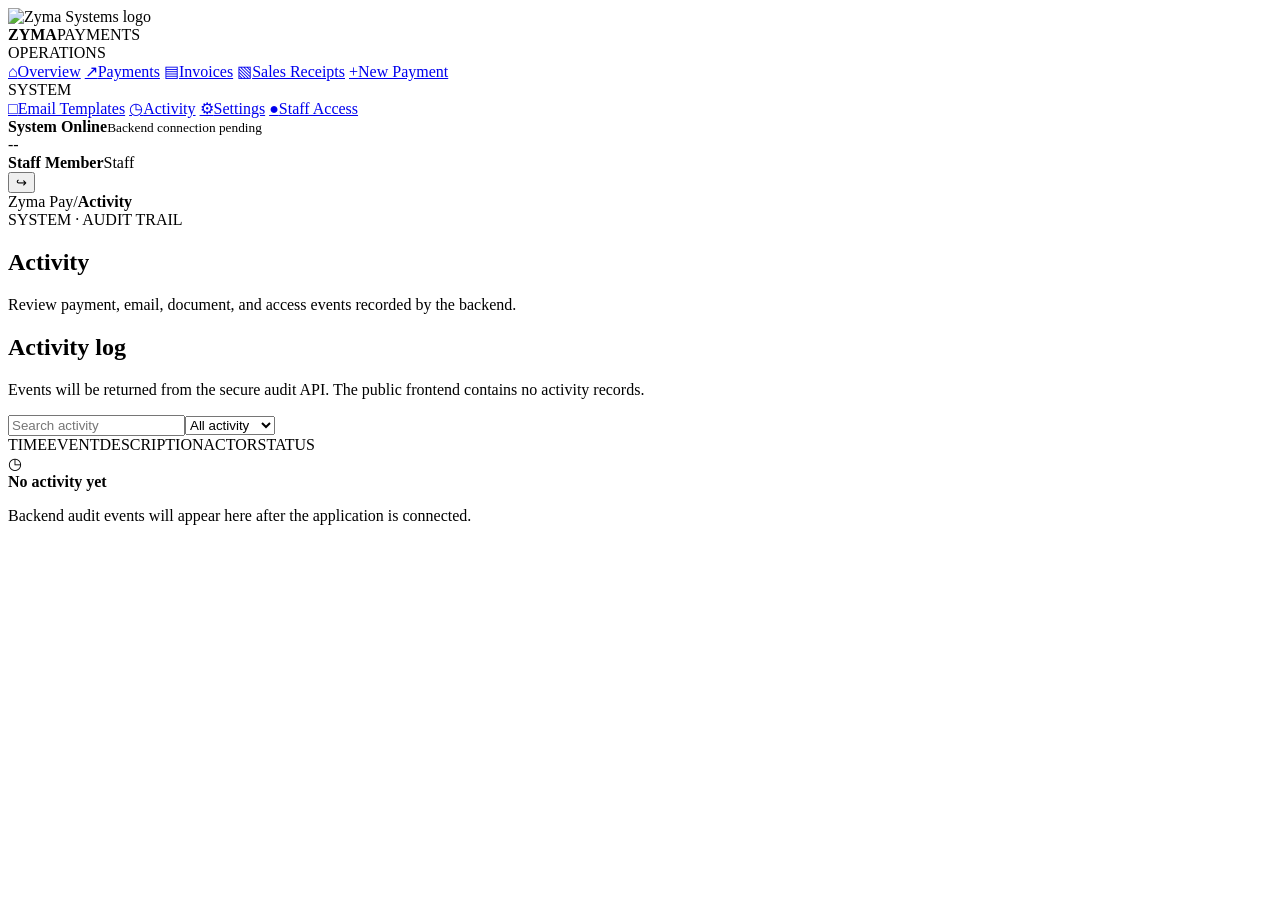
==== activity.html @ 6b05987a "Add files via upload" ====
<!DOCTYPE html>
<html lang="en">
<head>
    <meta charset="UTF-8">
    <meta name="viewport" content="width=device-width, initial-scale=1.0">
    <title>Activity — Zyma Pay</title>
    <link rel="stylesheet" href="css/style.css">
</head>
<body>
<div class="app">
    <aside class="sidebar">
        <div class="brand"><div class="brand-mark"><img src="images/5.png" alt="Zyma Systems logo"></div><div class="brand-copy"><strong>ZYMA</strong><span>PAYMENTS</span></div></div>
        <div class="sidebar-section"><span class="sidebar-label">OPERATIONS</span><nav class="navigation">
            <a class="nav-item" href="dashboard.html"><span class="nav-icon">⌂</span><span>Overview</span></a>
            <a class="nav-item" href="dashboard.html#payments"><span class="nav-icon">↗</span><span>Payments</span></a>
            <a class="nav-item" href="invoices.html"><span class="nav-icon">▤</span><span>Invoices</span></a>
            <a class="nav-item" href="sales-receipts.html"><span class="nav-icon">▧</span><span>Sales Receipts</span></a>
            <a class="nav-item" href="dashboard.html#new-payment"><span class="nav-icon">+</span><span>New Payment</span></a>
        </nav></div>
        <div class="sidebar-section"><span class="sidebar-label">SYSTEM</span><nav class="navigation">
            <a class="nav-item" href="templates.html"><span class="nav-icon">□</span><span>Email Templates</span></a>
            <a class="nav-item active" href="activity.html"><span class="nav-icon">◷</span><span>Activity</span></a>
            <a class="nav-item" href="settings.html"><span class="nav-icon">⚙</span><span>Settings</span></a>
            <a class="nav-item" href="staff-access.html" data-super-admin-only><span class="nav-icon">●</span><span>Staff Access</span></a>
        </nav></div>
        <div class="sidebar-bottom"><div class="system-status"><span class="status-dot"></span><div><strong>System Online</strong><small id="systemStatusText">Backend connection pending</small></div></div><div class="user-profile"><div class="avatar" id="userAvatar">--</div><div class="user-details"><strong id="userName">Staff Member</strong><span id="userRole">Staff</span></div><button class="more-button" id="logoutButton" type="button" title="Sign out">↪</button></div></div>
    </aside>
    <main class="main">
        <header class="topbar"><div class="breadcrumb"><span>Zyma Pay</span><span>/</span><strong>Activity</strong></div></header>
        <div class="content"><section class="page standalone-page active-page">
            <div class="page-heading"><div><span class="eyebrow">SYSTEM · AUDIT TRAIL</span><h1>Activity</h1><p>Review payment, email, document, and access events recorded by the backend.</p></div></div>
            <section class="form-panel">
                <div class="invoice-register-toolbar"><div><h2>Activity log</h2><p>Events will be returned from the secure audit API. The public frontend contains no activity records.</p></div><div class="invoice-register-filters"><input id="activitySearch" type="search" placeholder="Search activity" aria-label="Search activity"><select id="activityType"><option value="">All activity</option><option value="payment">Payments</option><option value="email">Emails</option><option value="document">Documents</option><option value="access">Access</option><option value="system">System</option></select></div></div>
                <div class="activity-head"><span>TIME</span><span>EVENT</span><span>DESCRIPTION</span><span>ACTOR</span><span>STATUS</span></div>
                <div id="activityList" class="activity-list"><div class="empty-state large-empty"><div class="empty-state-icon">◷</div><strong>No activity yet</strong><p>Backend audit events will appear here after the application is connected.</p></div></div>
            </section>
        </section></div>
    </main>
</div>
<script src="js/config.js"></script><script src="js/api.js"></script><script src="js/session.js"></script><script src="js/activity.js"></script>
</body>
</html>
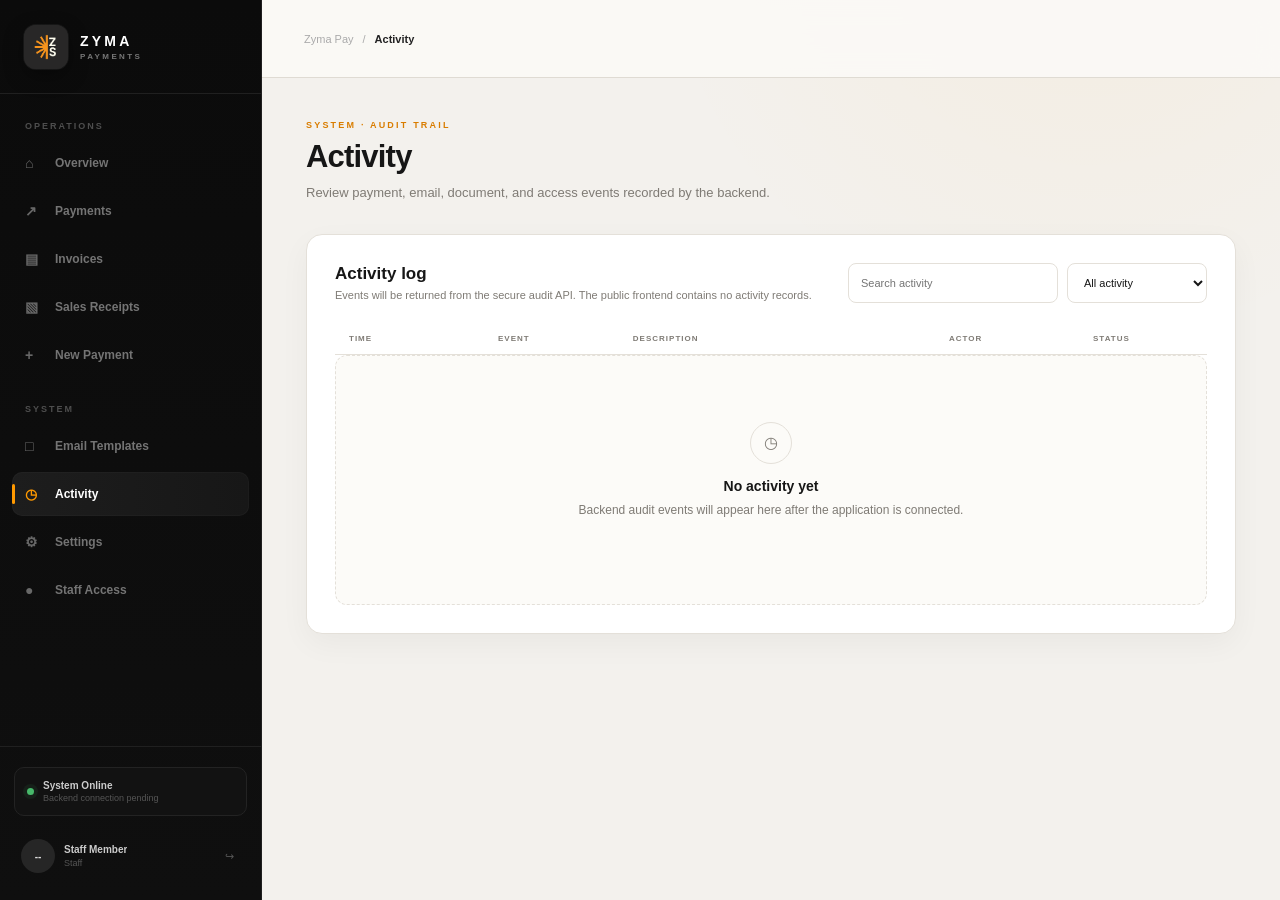
==== commit 8d87848e: "fixed the issue with backend" ====
--- a/activity.html
+++ b/activity.html
@@ -37,6 +37,6 @@
         </section></div>
     </main>
 </div>
-<script src="js/config.js"></script><script src="js/api.js"></script><script src="js/session.js"></script><script src="js/activity.js"></script>
+<script src="js/config.js?v=20261008-2"></script><script src="js/api.js?v=20261008-2"></script><script src="js/session.js?v=20261008-2"></script><script src="js/activity.js?v=20261008-2"></script>
 </body>
 </html>
--- a/css/style.css
+++ b/css/style.css
@@ -0,0 +1,4163 @@
+:root {
+    --black: #0b0b0b;
+    --black-soft: #111111;
+    --black-panel: #151515;
+
+    --orange: #f59b00;
+    --orange-dark: #d98600;
+    --orange-soft: #fff5e2;
+
+    --white: #ffffff;
+    --off-white: #f5f3ef;
+
+    --text: #181818;
+    --muted: #888888;
+    --muted-dark: #5f5f5f;
+
+    --border: #e7e3dc;
+    --border-dark: #272727;
+
+    --green: #258044;
+    --green-soft: #eaf7ed;
+
+    --warning: #a56700;
+    --warning-soft: #fff4dc;
+
+    --sidebar-width: 250px;
+
+    --radius: 14px;
+
+    --shadow:
+        0 12px 35px rgba(0, 0, 0, 0.06);
+}
+
+
+/* =========================================================
+   RESET
+========================================================= */
+
+* {
+    box-sizing: border-box;
+}
+
+html {
+    scroll-behavior: smooth;
+}
+
+body {
+    margin: 0;
+    background: var(--off-white);
+    color: var(--text);
+
+    font-family:
+        Inter,
+        -apple-system,
+        BlinkMacSystemFont,
+        "Segoe UI",
+        Arial,
+        sans-serif;
+
+    -webkit-font-smoothing: antialiased;
+}
+
+button,
+input,
+select {
+    font: inherit;
+}
+
+button {
+    cursor: pointer;
+}
+
+input,
+select {
+    outline: none;
+}
+
+
+/* =========================================================
+   APP
+========================================================= */
+
+.app {
+    display: flex;
+    min-height: 100vh;
+}
+
+
+/* =========================================================
+   SIDEBAR
+========================================================= */
+
+.sidebar {
+    position: fixed;
+
+    left: 0;
+    top: 0;
+    bottom: 0;
+
+    width: var(--sidebar-width);
+
+    display: flex;
+    flex-direction: column;
+
+    background: var(--black);
+
+    color: var(--white);
+
+    z-index: 20;
+}
+
+
+/* BRAND */
+
+.brand {
+    height: 86px;
+
+    display: flex;
+    align-items: center;
+
+    padding: 0 25px;
+
+    border-bottom: 1px solid #202020;
+}
+
+.brand-mark {
+    width: 42px;
+    height: 42px;
+
+    display: flex;
+    align-items: center;
+    justify-content: center;
+
+    flex-shrink: 0;
+
+    overflow: hidden;
+
+    background: #292929;
+
+    border-radius: 10px;
+}
+
+.brand-mark img {
+    display: block;
+
+    width: 100%;
+    height: 100%;
+
+    object-fit: cover;
+}
+
+
+.auth-brand .brand-mark {
+    width: 52px;
+    height: 52px;
+    border-radius: 12px;
+}
+
+.invoice-brand .brand-mark {
+    width: 46px;
+    height: 46px;
+    border-radius: 11px;
+}
+
+.brand-copy {
+    margin-left: 12px;
+
+    display: flex;
+    flex-direction: column;
+}
+
+.brand-copy strong {
+    font-size: 15px;
+    letter-spacing: 3px;
+}
+
+.brand-copy span {
+    margin-top: 3px;
+
+    color: #676767;
+
+    font-size: 8px;
+    font-weight: 700;
+
+    letter-spacing: 2px;
+}
+
+
+/* NAV */
+
+.sidebar-section {
+    padding: 30px 14px 0;
+}
+
+.sidebar-label {
+    display: block;
+
+    padding: 0 12px;
+    margin-bottom: 10px;
+
+    color: #555;
+
+    font-size: 9px;
+    font-weight: 700;
+
+    letter-spacing: 1.8px;
+}
+
+.navigation {
+    display: flex;
+    flex-direction: column;
+    gap: 3px;
+}
+
+.nav-item {
+    width: 100%;
+
+    display: flex;
+    align-items: center;
+
+    padding: 12px 12px;
+
+    border: 0;
+    border-radius: 9px;
+
+    background: transparent;
+
+    color: #777;
+
+    font-size: 13px;
+    text-align: left;
+    text-decoration: none;
+
+    transition:
+        background .2s ease,
+        color .2s ease;
+}
+
+.nav-item:hover {
+    background: #171717;
+    color: #ddd;
+}
+
+.nav-item.active {
+    background: #1b1b1b;
+    color: #fff;
+}
+
+.nav-item.active::before {
+    content: "";
+
+    width: 3px;
+    height: 18px;
+
+    margin-right: 9px;
+
+    background: var(--orange);
+
+    border-radius: 4px;
+}
+
+.nav-icon {
+    width: 26px;
+
+    color: #777;
+
+    font-size: 15px;
+}
+
+.nav-item.active .nav-icon {
+    color: var(--orange);
+}
+
+
+/* SIDEBAR BOTTOM */
+
+.sidebar-bottom {
+    margin-top: auto;
+    padding: 20px 14px;
+
+    border-top: 1px solid #202020;
+}
+
+.system-status {
+    display: flex;
+    align-items: center;
+
+    padding: 12px;
+
+    margin-bottom: 16px;
+
+    background: #121212;
+
+    border: 1px solid #202020;
+    border-radius: 10px;
+}
+
+.status-dot {
+    width: 7px;
+    height: 7px;
+
+    margin-right: 9px;
+
+    background: #47b86a;
+
+    border-radius: 50%;
+
+    box-shadow:
+        0 0 0 4px rgba(71, 184, 106, .08);
+}
+
+.system-status div {
+    display: flex;
+    flex-direction: column;
+}
+
+.system-status strong {
+    color: #ccc;
+
+    font-size: 10px;
+}
+
+.system-status small {
+    margin-top: 2px;
+
+    color: #555;
+
+    font-size: 9px;
+}
+
+.user-profile {
+    display: flex;
+    align-items: center;
+
+    padding: 7px;
+}
+
+.avatar {
+    width: 34px;
+    height: 34px;
+
+    display: flex;
+    align-items: center;
+    justify-content: center;
+
+    flex-shrink: 0;
+
+    background: #262626;
+
+    border-radius: 50%;
+
+    color: #ddd;
+
+    font-size: 10px;
+    font-weight: 700;
+}
+
+.user-details {
+    display: flex;
+    flex-direction: column;
+
+    margin-left: 9px;
+
+    overflow: hidden;
+}
+
+.user-details strong {
+    color: #ccc;
+
+    font-size: 10px;
+
+    white-space: nowrap;
+    overflow: hidden;
+    text-overflow: ellipsis;
+}
+
+.user-details span {
+    margin-top: 3px;
+
+    color: #555;
+
+    font-size: 9px;
+}
+
+.more-button {
+    margin-left: auto;
+
+    border: 0;
+
+    background: transparent;
+
+    color: #555;
+
+    font-size: 11px;
+}
+
+
+/* =========================================================
+   MAIN
+========================================================= */
+
+.main {
+    width: calc(100% - var(--sidebar-width));
+
+    margin-left: var(--sidebar-width);
+}
+
+
+/* =========================================================
+   TOPBAR
+========================================================= */
+
+.topbar {
+    height: 76px;
+
+    display: flex;
+    align-items: center;
+    justify-content: space-between;
+
+    padding: 0 42px;
+
+    background: rgba(255,255,255,.92);
+
+    border-bottom: 1px solid var(--border);
+
+    position: sticky;
+    top: 0;
+
+    z-index: 10;
+}
+
+.breadcrumb {
+    display: flex;
+    align-items: center;
+    gap: 9px;
+
+    color: #aaa;
+
+    font-size: 11px;
+}
+
+.breadcrumb strong {
+    color: #222;
+}
+
+.topbar-actions {
+    display: flex;
+    align-items: center;
+    gap: 12px;
+}
+
+.icon-button {
+    position: relative;
+
+    width: 38px;
+    height: 38px;
+
+    border: 1px solid var(--border);
+    border-radius: 9px;
+
+    background: white;
+
+    color: #777;
+}
+
+.notification-dot {
+    position: absolute;
+
+    top: 8px;
+    right: 8px;
+
+    width: 5px;
+    height: 5px;
+
+    background: var(--orange);
+
+    border-radius: 50%;
+}
+
+
+/* =========================================================
+   BUTTONS
+========================================================= */
+
+.primary-button {
+    display: inline-flex;
+    align-items: center;
+    justify-content: center;
+    gap: 8px;
+
+    padding: 11px 17px;
+
+    border: 0;
+    border-radius: 8px;
+
+    background: var(--black);
+
+    color: white;
+
+    font-size: 11px;
+    font-weight: 700;
+
+    transition:
+        transform .2s ease,
+        background .2s ease;
+}
+
+.primary-button:hover {
+    background: #222;
+    transform: translateY(-1px);
+}
+
+.primary-button span {
+    color: var(--orange);
+}
+
+.secondary-button {
+    padding: 11px 17px;
+
+    border: 1px solid var(--border);
+    border-radius: 8px;
+
+    background: white;
+
+    color: #444;
+
+    font-size: 11px;
+    font-weight: 700;
+}
+
+.text-button {
+    border: 0;
+
+    background: transparent;
+
+    color: var(--orange-dark);
+
+    font-size: 11px;
+    font-weight: 700;
+}
+
+
+/* =========================================================
+   CONTENT
+========================================================= */
+
+.content {
+    max-width: 1500px;
+
+    padding: 45px 42px 70px;
+
+    margin: auto;
+}
+
+
+/* =========================================================
+   PAGE
+========================================================= */
+
+.page {
+    display: none;
+}
+
+.page.active-page {
+    display: block;
+}
+
+.page-heading {
+    display: flex;
+    align-items: center;
+    justify-content: space-between;
+
+    margin-bottom: 34px;
+}
+
+.page-heading.compact {
+    margin-bottom: 28px;
+}
+
+.eyebrow {
+    display: block;
+
+    margin-bottom: 8px;
+
+    color: var(--orange-dark);
+
+    font-size: 9px;
+    font-weight: 800;
+
+    letter-spacing: 2px;
+}
+
+.page-heading h1 {
+    margin: 0;
+
+    font-size: 29px;
+    line-height: 1.2;
+
+    letter-spacing: -0.6px;
+}
+
+.page-heading p {
+    margin: 8px 0 0;
+
+    color: var(--muted);
+
+    font-size: 13px;
+}
+
+.date-display {
+    display: flex;
+    align-items: center;
+
+    padding: 12px 16px;
+
+    background: white;
+
+    border: 1px solid var(--border);
+    border-radius: 10px;
+}
+
+.date-display > span {
+    margin-right: 10px;
+
+    color: var(--orange);
+
+    font-size: 26px;
+    font-weight: 800;
+}
+
+.date-display div {
+    display: flex;
+    flex-direction: column;
+}
+
+.date-display strong {
+    font-size: 9px;
+    letter-spacing: 1px;
+}
+
+.date-display small {
+    margin-top: 2px;
+
+    color: #999;
+
+    font-size: 9px;
+}
+
+
+/* =========================================================
+   METRICS
+========================================================= */
+
+.metrics {
+    display: grid;
+
+    grid-template-columns:
+        repeat(4, minmax(0, 1fr));
+
+    gap: 13px;
+
+    margin-bottom: 20px;
+}
+
+.metric-card {
+    min-height: 145px;
+
+    padding: 20px;
+
+    background: white;
+
+    border: 1px solid var(--border);
+    border-radius: var(--radius);
+
+    box-shadow: var(--shadow);
+}
+
+.metric-card.warning-card {
+    border-top: 2px solid var(--orange);
+}
+
+.metric-top {
+    display: flex;
+    justify-content: space-between;
+    align-items: center;
+
+    color: #888;
+
+    font-size: 10px;
+    font-weight: 600;
+}
+
+.metric-icon {
+    width: 26px;
+    height: 26px;
+
+    display: flex;
+    align-items: center;
+    justify-content: center;
+
+    background: #f7f5f1;
+
+    border-radius: 7px;
+
+    color: var(--orange-dark);
+
+    font-size: 11px;
+}
+
+.metric-value {
+    display: block;
+
+    margin-top: 17px;
+
+    font-size: 28px;
+    letter-spacing: -1px;
+}
+
+.metric-change {
+    display: block;
+
+    margin-top: 7px;
+
+    color: #999;
+
+    font-size: 9px;
+}
+
+.metric-change.positive {
+    color: var(--green);
+}
+
+
+/* =========================================================
+   DASHBOARD GRID
+========================================================= */
+
+.dashboard-grid {
+    display: grid;
+
+    grid-template-columns:
+        minmax(0, 1.8fr)
+        minmax(300px, .9fr);
+
+    gap: 20px;
+}
+
+.panel {
+    background: white;
+
+    border: 1px solid var(--border);
+    border-radius: var(--radius);
+
+    box-shadow: var(--shadow);
+}
+
+.payments-panel {
+    min-width: 0;
+}
+
+.panel-header {
+    display: flex;
+    align-items: center;
+    justify-content: space-between;
+
+    padding: 25px 25px 20px;
+
+    border-bottom: 1px solid #eeeae4;
+}
+
+.panel-header .eyebrow {
+    margin-bottom: 5px;
+}
+
+.panel-header h2 {
+    margin: 0;
+
+    font-size: 16px;
+}
+
+.payment-table {
+    width: 100%;
+}
+
+.table-head,
+.payment-row {
+    display: grid;
+
+    grid-template-columns:
+        2fr
+        1.1fr
+        1fr
+        .9fr;
+
+    align-items: center;
+
+    gap: 12px;
+
+    padding: 0 25px;
+}
+
+.table-head {
+    min-height: 40px;
+
+    background: #faf9f7;
+
+    color: #aaa;
+
+    font-size: 8px;
+    font-weight: 800;
+
+    letter-spacing: 1.2px;
+}
+
+.payment-empty-state {
+    min-height: 120px;
+    display: flex;
+    align-items: center;
+    justify-content: center;
+    flex-direction: column;
+    gap: 5px;
+    padding: 28px 20px;
+    color: #999;
+    text-align: center;
+}
+
+.payment-empty-state strong {
+    color: #555;
+    font-size: 11px;
+}
+
+.payment-empty-state span {
+    font-size: 10px;
+}
+
+.payment-empty-state[hidden] {
+    display: none;
+}
+
+.payment-row {
+    min-height: 70px;
+
+    border-bottom: 1px solid #f0ede8;
+
+    color: #555;
+
+    font-size: 11px;
+}
+
+.payment-row:last-child {
+    border-bottom: 0;
+}
+
+.client-cell {
+    display: flex;
+    align-items: center;
+
+    min-width: 0;
+}
+
+.client-avatar {
+    width: 30px;
+    height: 30px;
+
+    display: flex;
+    align-items: center;
+    justify-content: center;
+
+    flex-shrink: 0;
+
+    margin-right: 9px;
+
+    background: #f4f1ec;
+
+    border-radius: 8px;
+
+    color: #777;
+
+    font-size: 8px;
+    font-weight: 800;
+}
+
+.client-cell div:last-child {
+    min-width: 0;
+}
+
+.client-cell strong {
+    display: block;
+
+    color: #222;
+
+    font-size: 11px;
+
+    white-space: nowrap;
+    overflow: hidden;
+    text-overflow: ellipsis;
+}
+
+.client-cell small {
+    display: block;
+
+    margin-top: 3px;
+
+    color: #aaa;
+
+    font-size: 8px;
+}
+
+.payment-row > strong {
+    color: #222;
+}
+
+.badge {
+    width: fit-content;
+
+    display: inline-flex;
+    align-items: center;
+
+    padding: 6px 9px;
+
+    border-radius: 20px;
+
+    font-size: 8px;
+    font-weight: 800;
+
+    letter-spacing: .5px;
+}
+
+.badge.paid {
+    background: var(--green-soft);
+    color: var(--green);
+}
+
+.badge.pending {
+    background: var(--warning-soft);
+    color: var(--warning);
+}
+
+.payment-status-control {
+    width: 100%;
+    min-width: 0;
+
+    padding: 7px 8px;
+
+    border: 1px solid transparent;
+    border-radius: 20px;
+
+    font-size: 9px;
+    font-weight: 700;
+}
+
+.payment-status-control[data-status="paid"] {
+    background: var(--green-soft);
+    color: var(--green);
+}
+
+.payment-status-control[data-status="awaiting"] {
+    background: var(--warning-soft);
+    color: var(--warning);
+}
+
+
+/* =========================================================
+   QUICK PANEL
+========================================================= */
+
+.quick-panel {
+    padding: 27px;
+}
+
+.quick-panel h2 {
+    margin: 0;
+
+    font-size: 19px;
+}
+
+.quick-panel > p {
+    margin: 10px 0 22px;
+
+    color: #888;
+
+    font-size: 12px;
+    line-height: 1.7;
+}
+
+.large-action {
+    width: 100%;
+
+    display: flex;
+    align-items: center;
+
+    padding: 14px;
+
+    border: 1px solid var(--border);
+
+    background: #faf9f7;
+
+    border-radius: 11px;
+
+    text-align: left;
+
+    transition:
+        border .2s ease,
+        transform .2s ease;
+}
+
+.large-action:hover {
+    border-color: #d6b77b;
+    transform: translateY(-1px);
+}
+
+.action-icon {
+    width: 37px;
+    height: 37px;
+
+    display: flex;
+    align-items: center;
+    justify-content: center;
+
+    margin-right: 11px;
+
+    background: var(--orange);
+
+    border-radius: 9px;
+
+    color: var(--black);
+
+    font-size: 20px;
+}
+
+.large-action span:nth-child(2) {
+    display: flex;
+    flex-direction: column;
+}
+
+.large-action strong {
+    color: #222;
+
+    font-size: 11px;
+}
+
+.large-action small {
+    margin-top: 3px;
+
+    color: #999;
+
+    font-size: 9px;
+}
+
+.arrow {
+    margin-left: auto;
+
+    color: var(--orange-dark);
+}
+
+.quick-divider {
+    height: 1px;
+
+    margin: 24px 0;
+
+    background: #eeeae4;
+}
+
+.quick-info {
+    display: flex;
+    align-items: flex-start;
+}
+
+.info-icon {
+    width: 18px;
+    height: 18px;
+
+    display: flex;
+    align-items: center;
+    justify-content: center;
+
+    flex-shrink: 0;
+
+    margin-right: 8px;
+
+    border: 1px solid #ddd7cf;
+    border-radius: 50%;
+
+    color: #999;
+
+    font-size: 9px;
+}
+
+.quick-info p {
+    margin: 0;
+
+    color: #999;
+
+    font-size: 9px;
+    line-height: 1.7;
+}
+
+
+/* =========================================================
+   PAYMENTS PAGE
+========================================================= */
+
+.toolbar {
+    display: flex;
+
+    gap: 10px;
+
+    margin-bottom: 18px;
+}
+
+.search-box {
+    flex: 1;
+
+    position: relative;
+}
+
+.search-box > span {
+    position: absolute;
+
+    left: 13px;
+    top: 50%;
+
+    transform: translateY(-50%);
+
+    color: #aaa;
+}
+
+.search-box input,
+.toolbar select {
+    width: 100%;
+
+    height: 40px;
+
+    padding: 0 13px;
+
+    border: 1px solid var(--border);
+    border-radius: 8px;
+
+    background: white;
+
+    color: #444;
+
+    font-size: 11px;
+}
+
+.search-box input {
+    padding-left: 34px;
+}
+
+.toolbar select {
+    width: 170px;
+}
+
+.full-panel {
+    overflow: hidden;
+}
+
+.large-table .table-head,
+.large-table .payment-row {
+    grid-template-columns:
+        1.7fr
+        1fr
+        1fr
+        .9fr
+        .9fr
+        .9fr;
+}
+
+
+/* =========================================================
+   FORM
+========================================================= */
+
+.form-layout {
+    display: grid;
+
+    grid-template-columns:
+        minmax(0, 1.2fr)
+        minmax(380px, .8fr);
+
+    gap: 20px;
+
+    align-items: start;
+}
+
+.form-panel {
+    margin-bottom: 16px;
+
+    padding: 27px;
+
+    background: white;
+
+    border: 1px solid var(--border);
+    border-radius: var(--radius);
+
+    box-shadow: var(--shadow);
+}
+
+.form-panel-heading {
+    display: flex;
+    align-items: flex-start;
+
+    margin-bottom: 25px;
+}
+
+.step-number {
+    width: 34px;
+    height: 34px;
+
+    display: flex;
+    align-items: center;
+    justify-content: center;
+
+    flex-shrink: 0;
+
+    margin-right: 12px;
+
+    background: var(--black);
+
+    border-radius: 8px;
+
+    color: var(--orange);
+
+    font-size: 9px;
+    font-weight: 800;
+}
+
+.form-panel-heading h2 {
+    margin: 0;
+
+    font-size: 16px;
+}
+
+.form-panel-heading p {
+    margin: 5px 0 0;
+
+    color: #999;
+
+    font-size: 10px;
+}
+
+.form-grid {
+    display: grid;
+
+    grid-template-columns:
+        repeat(2, minmax(0, 1fr));
+
+    gap: 18px 15px;
+}
+
+.field {
+    min-width: 0;
+}
+
+.field.full {
+    grid-column: 1 / -1;
+}
+
+.field label {
+    display: block;
+
+    margin-bottom: 7px;
+
+    color: #555;
+
+    font-size: 10px;
+    font-weight: 700;
+}
+
+.field input,
+.field select {
+    width: 100%;
+
+    height: 43px;
+
+    padding: 0 12px;
+
+    border: 1px solid #ddd9d3;
+    border-radius: 8px;
+
+    background: #fff;
+
+    color: #222;
+
+    font-size: 12px;
+
+    transition:
+        border .2s ease,
+        box-shadow .2s ease;
+}
+
+.field input:focus,
+.field select:focus {
+    border-color: var(--orange);
+
+    box-shadow:
+        0 0 0 3px rgba(245,155,0,.1);
+}
+
+.auth-page {
+    min-height: 100vh;
+    padding: 30px 18px;
+
+    display: grid;
+    place-items: center;
+}
+
+.auth-page-shell {
+    width: min(100%, 520px);
+}
+
+.auth-brand {
+    display: flex;
+    align-items: center;
+    width: fit-content;
+    margin: 0 auto 24px;
+    color: inherit;
+    text-decoration: none;
+}
+
+.auth-brand .brand-copy {
+    margin-left: 12px;
+    display: flex;
+    flex-direction: column;
+}
+
+.auth-brand .brand-copy strong {
+    font-size: 15px;
+    letter-spacing: 3px;
+}
+
+.auth-brand .brand-copy small {
+    margin-top: 3px;
+    color: var(--muted);
+    font-size: 8px;
+    font-weight: 700;
+    letter-spacing: 2px;
+}
+
+.auth-page .auth-panel {
+    margin: 0;
+}
+
+.auth-page .page-heading h1 {
+    font-size: 25px;
+}
+
+.auth-prototype-notice {
+    margin-bottom: 20px;
+    padding: 16px 18px;
+
+    border: 1px solid #f0d7a8;
+    border-left: 4px solid var(--orange);
+    border-radius: 9px;
+
+    background: #fffaf1;
+}
+
+.auth-prototype-notice strong {
+    font-size: 12px;
+}
+
+.auth-prototype-notice p {
+    margin: 5px 0 0;
+    color: var(--muted-dark);
+    font-size: 11px;
+    line-height: 1.5;
+}
+
+.auth-layout {
+    display: grid;
+    grid-template-columns: minmax(0, 520px);
+    gap: 18px;
+}
+
+.auth-panel form {
+    display: grid;
+    gap: 16px;
+}
+
+.auth-page-link {
+    margin: 18px 0 0;
+    color: var(--muted-dark);
+    font-size: 11px;
+    text-align: center;
+}
+
+.auth-page-link a {
+    color: var(--orange-dark);
+    font-weight: 700;
+    text-decoration: none;
+}
+
+.auth-page-link a:hover {
+    text-decoration: underline;
+}
+
+.auth-back-link {
+    display: block;
+    margin-top: 18px;
+    color: var(--muted-dark);
+    font-size: 11px;
+    text-align: center;
+    text-decoration: none;
+}
+
+.auth-back-link:hover {
+    color: var(--text);
+}
+
+.invoice-page {
+    min-height: 100vh;
+    background: var(--off-white);
+}
+
+.invoice-topbar {
+    min-height: 76px;
+    display: flex;
+    align-items: center;
+    justify-content: space-between;
+    padding: 12px max(24px, calc((100vw - 1200px) / 2));
+    background: white;
+    border-bottom: 1px solid var(--border);
+}
+
+.invoice-brand {
+    margin: 0;
+}
+
+.invoice-back-link {
+    color: var(--muted-dark);
+    font-size: 12px;
+    font-weight: 700;
+    text-decoration: none;
+}
+
+.invoice-back-link:hover {
+    color: var(--text);
+}
+
+.invoice-content {
+    width: min(100% - 36px, 1120px);
+    margin: 38px auto 70px;
+}
+
+.invoice-form-panel,
+.saved-invoices-panel {
+    margin-bottom: 20px;
+}
+
+.invoice-page-heading {
+    align-items: center;
+}
+
+.billing-document-nav {
+    display: flex;
+    gap: 8px;
+    margin-top: 16px;
+}
+
+.billing-document-nav a {
+    padding: 7px 11px;
+    border: 1px solid var(--border);
+    border-radius: 7px;
+    color: var(--muted-dark);
+    font-size: 11px;
+    font-weight: 700;
+    text-decoration: none;
+}
+
+.billing-document-nav a:hover,
+.billing-document-nav a.active {
+    border-color: var(--orange);
+    background: #fff8eb;
+    color: var(--text);
+}
+
+.invoice-summary-grid {
+    display: grid;
+    grid-template-columns: repeat(4, minmax(0, 1fr));
+    gap: 14px;
+    margin-bottom: 20px;
+}
+
+.receipt-summary-grid {
+    grid-template-columns: minmax(0, 280px);
+}
+
+.invoice-summary-card {
+    display: grid;
+    gap: 12px;
+    padding: 19px 20px;
+    border: 1px solid var(--border);
+    border-radius: 12px;
+    background: white;
+    box-shadow: var(--shadow);
+}
+
+.invoice-summary-card span {
+    color: var(--muted-dark);
+    font-size: 11px;
+    font-weight: 600;
+}
+
+.invoice-summary-card strong {
+    font-size: 24px;
+    letter-spacing: -.5px;
+}
+
+.invoice-register-panel {
+    overflow: hidden;
+}
+
+.invoice-register-toolbar {
+    display: flex;
+    justify-content: space-between;
+    align-items: center;
+    gap: 18px;
+    margin-bottom: 20px;
+}
+
+.invoice-register-toolbar h2 {
+    margin: 0;
+    font-size: 17px;
+}
+
+.invoice-register-toolbar p {
+    margin: 5px 0 0;
+    color: var(--muted);
+    font-size: 11px;
+}
+
+.invoice-register-filters {
+    display: flex;
+    gap: 9px;
+}
+
+.invoice-register-filters input,
+.invoice-register-filters select {
+    height: 40px;
+    padding: 0 12px;
+    border: 1px solid var(--border);
+    border-radius: 8px;
+    background: white;
+    color: var(--text);
+    font-size: 11px;
+}
+
+.invoice-register-filters input {
+    width: 210px;
+}
+
+.invoice-register-filters select {
+    min-width: 140px;
+}
+
+.invoice-register-head,
+.saved-invoice-row {
+    display: grid;
+    grid-template-columns: minmax(130px, 1.1fr) minmax(130px, 1.2fr) minmax(85px, .8fr) minmax(85px, .8fr) minmax(105px, .8fr) minmax(110px, .8fr) minmax(190px, 1.4fr);
+    align-items: center;
+    gap: 12px;
+}
+
+.receipt-register-head,
+.receipt-register-row {
+    display: grid;
+    grid-template-columns: minmax(130px, 1.1fr) minmax(130px, 1.2fr) minmax(100px, .9fr) minmax(120px, 1fr) minmax(105px, .8fr) minmax(190px, 1.4fr);
+    align-items: center;
+    gap: 12px;
+}
+
+.receipt-register-head {
+    min-height: 42px;
+    padding: 0 12px;
+    border-radius: 7px;
+    background: #faf9f7;
+    color: #999;
+    font-size: 8px;
+    font-weight: 800;
+    letter-spacing: 1px;
+}
+
+.receipt-register-row {
+    min-height: 68px;
+    padding: 12px;
+    border-bottom: 1px solid var(--border);
+}
+
+.receipt-register-row > div:first-child {
+    display: grid;
+    gap: 4px;
+    min-width: 0;
+}
+
+.receipt-register-row > div:first-child strong,
+.receipt-register-row > strong {
+    color: var(--text);
+    font-size: 11px;
+}
+
+.receipt-register-row > div:first-child span,
+.receipt-register-row > span {
+    overflow: hidden;
+    color: var(--muted);
+    font-size: 10px;
+    text-overflow: ellipsis;
+}
+
+.receipt-register-row > span:nth-of-type(3) {
+    overflow-wrap: anywhere;
+}
+
+.receipt-register-row[hidden] {
+    display: none;
+}
+
+.invoice-register-head {
+    min-height: 42px;
+    padding: 0 12px;
+    border-radius: 7px;
+    background: #faf9f7;
+    color: #999;
+    font-size: 8px;
+    font-weight: 800;
+    letter-spacing: 1px;
+}
+
+.invoice-register-message {
+    margin: 12px 0;
+    color: var(--green);
+    font-size: 11px;
+}
+
+.invoice-register-message:empty {
+    display: none;
+}
+
+.saved-invoice-list {
+    display: grid;
+}
+
+.saved-invoice-row {
+    min-height: 68px;
+    padding: 12px;
+    border-bottom: 1px solid var(--border);
+}
+
+.saved-invoice-row:last-child {
+    border-bottom: 0;
+}
+
+.saved-invoice-row[hidden] {
+    display: none;
+}
+
+.saved-invoice-row > div:first-child {
+    display: grid;
+    gap: 4px;
+    min-width: 0;
+}
+
+.saved-invoice-row > div:first-child strong,
+.saved-invoice-row > strong {
+    color: var(--text);
+    font-size: 11px;
+}
+
+.saved-invoice-row > div:first-child span,
+.saved-invoice-row > span {
+    overflow: hidden;
+    color: var(--muted);
+    font-size: 10px;
+    text-overflow: ellipsis;
+}
+
+.invoice-status-select {
+    width: 100%;
+    min-width: 0;
+    padding: 7px 8px;
+    border: 1px solid transparent;
+    border-radius: 20px;
+    font-size: 10px;
+    font-weight: 700;
+}
+
+.invoice-status-select.status-draft {
+    background: #f1f1ef;
+    color: #62625d;
+}
+
+.invoice-status-select.status-sent {
+    background: #fff4dc;
+    color: #966000;
+}
+
+.invoice-status-select.status-paid {
+    background: var(--green-soft);
+    color: var(--green);
+}
+
+.saved-invoice-actions {
+    display: flex;
+    justify-content: flex-end;
+    flex-wrap: wrap;
+    gap: 6px;
+}
+
+.saved-invoice-actions .secondary-button {
+    padding: 8px 9px;
+    font-size: 9px;
+}
+
+.invoice-delete-button {
+    padding: 8px 9px;
+    border: 1px solid #ead0d0;
+    border-radius: 8px;
+    background: #fff;
+    color: #a33;
+    font-size: 9px;
+    font-weight: 700;
+}
+
+.invoice-delete-button:hover {
+    border-color: #c98a8a;
+    background: #fff7f7;
+}
+
+.invoice-form-panel[hidden] {
+    display: none;
+}
+
+.invoice-form-panel textarea {
+    width: 100%;
+    min-height: 43px;
+    padding: 10px 12px;
+    resize: vertical;
+    border: 1px solid #ddd9d3;
+    border-radius: 8px;
+    background: white;
+    color: #222;
+    font: inherit;
+    font-size: 12px;
+}
+
+.invoice-form-panel textarea:focus {
+    border-color: var(--orange);
+    box-shadow: 0 0 0 3px rgba(245, 155, 0, .1);
+}
+
+.invoice-items-heading {
+    display: flex;
+    align-items: center;
+    justify-content: space-between;
+    gap: 16px;
+    margin: 30px 0 16px;
+}
+
+.invoice-items-heading h2 {
+    margin: 0;
+    font-size: 16px;
+}
+
+.invoice-items-heading p {
+    margin: 5px 0 0;
+    color: var(--muted);
+    font-size: 11px;
+}
+
+.invoice-item-list {
+    display: grid;
+    gap: 12px;
+}
+
+.invoice-item-row {
+    display: grid;
+    grid-template-columns: minmax(180px, 1fr) 100px 150px 125px 36px;
+    align-items: end;
+    gap: 12px;
+    padding: 14px;
+    border: 1px solid var(--border);
+    border-radius: 10px;
+    background: #fcfbf9;
+}
+
+.invoice-item-row .field input {
+    height: 40px;
+}
+
+.invoice-item-total {
+    display: flex;
+    flex-direction: column;
+    gap: 8px;
+    padding-bottom: 10px;
+}
+
+.invoice-item-total span {
+    color: var(--muted);
+    font-size: 9px;
+}
+
+.invoice-item-total strong {
+    font-size: 12px;
+}
+
+.remove-invoice-item {
+    width: 34px;
+    height: 40px;
+    border: 1px solid var(--border);
+    border-radius: 8px;
+    background: white;
+    color: var(--muted-dark);
+    font-size: 20px;
+}
+
+.remove-invoice-item:hover:not(:disabled) {
+    border-color: #e3baba;
+    color: #a33;
+}
+
+.remove-invoice-item:disabled {
+    cursor: not-allowed;
+    opacity: .4;
+}
+
+.invoice-bottom-row {
+    display: flex;
+    justify-content: space-between;
+    align-items: flex-start;
+    gap: 24px;
+    margin-top: 24px;
+}
+
+.invoice-vat-option {
+    display: inline-flex;
+    align-items: center;
+    gap: 9px;
+    color: var(--muted-dark);
+    font-size: 12px;
+    cursor: pointer;
+}
+
+.invoice-vat-option input {
+    accent-color: var(--orange-dark);
+}
+
+.invoice-totals {
+    width: min(100%, 300px);
+    display: grid;
+    gap: 11px;
+}
+
+.invoice-totals > div {
+    display: flex;
+    justify-content: space-between;
+    gap: 20px;
+    color: var(--muted-dark);
+    font-size: 12px;
+}
+
+.invoice-totals .invoice-grand-total {
+    padding-top: 12px;
+    border-top: 1px solid var(--border);
+    color: var(--text);
+    font-size: 14px;
+    font-weight: 800;
+}
+
+.invoice-form-actions {
+    margin-top: 24px;
+}
+
+.invoice-form-actions .auth-form-message {
+    margin: 12px 0 0;
+}
+
+.empty-invoices {
+    margin: 0;
+    color: var(--muted);
+    font-size: 12px;
+}
+
+.invoice-print-preview[hidden] {
+    display: none;
+}
+
+.invoice-preview-actions {
+    display: flex;
+    justify-content: flex-end;
+    margin: 24px 0 12px;
+}
+
+#invoicePdfViewer,
+#receiptPdfViewer {
+    display: block;
+    box-sizing: border-box;
+    width: 100% !important;
+    max-width: 100%;
+    height: min(82vh, 1100px);
+    min-height: 700px;
+    border: 1px solid var(--border);
+    border-radius: var(--radius);
+    background: white;
+}
+
+.print-invoice {
+    padding: 42px;
+    background: white;
+    border: 1px solid var(--border);
+    border-radius: var(--radius);
+    box-shadow: var(--shadow);
+}
+
+.print-invoice > header {
+    display: flex;
+    justify-content: space-between;
+    padding-bottom: 20px;
+    border-bottom: 3px solid var(--orange);
+}
+
+.print-invoice > header strong {
+    font-size: 15px;
+    letter-spacing: 2px;
+}
+
+.print-invoice > header span {
+    color: var(--orange-dark);
+    font-size: 13px;
+    font-weight: 800;
+    letter-spacing: 2px;
+}
+
+.print-invoice-meta {
+    display: flex;
+    justify-content: space-between;
+    gap: 24px;
+    margin: 28px 0;
+}
+
+.print-invoice-meta > div {
+    display: grid;
+    align-content: start;
+    gap: 7px;
+    font-size: 12px;
+}
+
+.print-invoice-meta > div:last-child {
+    text-align: right;
+}
+
+.print-invoice-meta strong {
+    margin-bottom: 4px;
+    font-size: 12px;
+}
+
+.print-invoice-address {
+    margin: -12px 0 24px;
+    color: var(--muted-dark);
+    font-size: 11px;
+    white-space: pre-line;
+}
+
+.print-invoice-items {
+    width: 100%;
+    border-collapse: collapse;
+    font-size: 11px;
+}
+
+.print-invoice-items th,
+.print-invoice-items td {
+    padding: 12px 10px;
+    border-bottom: 1px solid var(--border);
+    text-align: left;
+}
+
+.print-invoice-items th {
+    background: #faf9f7;
+    color: var(--muted-dark);
+}
+
+.print-invoice-items td:not(:first-child),
+.print-invoice-items th:not(:first-child) {
+    text-align: right;
+}
+
+.print-invoice-totals {
+    width: min(100%, 300px);
+    display: grid;
+    gap: 10px;
+    margin: 24px 0 0 auto;
+    font-size: 12px;
+    text-align: right;
+}
+
+.print-invoice-totals strong {
+    padding-top: 12px;
+    border-top: 1px solid var(--border);
+    font-size: 15px;
+}
+
+.auth-submit {
+    width: 100%;
+}
+
+.auth-form-message {
+    min-height: 16px;
+    margin: -6px 0 0;
+    color: var(--warning);
+    font-size: 11px;
+    line-height: 1.5;
+}
+
+.auth-switch {
+    justify-self: start;
+    padding: 0;
+}
+
+.amount-input {
+    position: relative;
+}
+
+.amount-input span {
+    position: absolute;
+
+    left: 12px;
+    top: 50%;
+
+    transform: translateY(-50%);
+
+    color: #999;
+
+    font-size: 12px;
+}
+
+.amount-input input {
+    padding-left: 28px;
+}
+
+
+/* =========================================================
+   UPLOADS
+========================================================= */
+
+.upload-grid {
+    display: grid;
+
+    grid-template-columns:
+        repeat(3, minmax(0, 1fr));
+
+    gap: 10px;
+}
+
+.upload-box {
+    position: relative;
+
+    min-height: 150px;
+
+    display: flex;
+    align-items: center;
+    justify-content: center;
+    flex-direction: column;
+
+    padding: 15px;
+
+    border: 1px dashed #d8d3cb;
+    border-radius: 11px;
+
+    background: #fcfbf9;
+
+    text-align: center;
+
+    cursor: pointer;
+
+    transition:
+        border .2s ease,
+        background .2s ease;
+}
+
+.upload-box:hover {
+    border-color: var(--orange);
+    background: #fffaf1;
+}
+
+.upload-box input {
+    display: none;
+}
+
+.upload-icon {
+    width: 38px;
+    height: 38px;
+
+    display: flex;
+    align-items: center;
+    justify-content: center;
+
+    margin-bottom: 10px;
+
+    background: var(--orange-soft);
+
+    border-radius: 10px;
+
+    color: var(--orange-dark);
+
+    font-size: 18px;
+}
+
+.upload-box strong {
+    color: #333;
+
+    font-size: 10px;
+}
+
+.upload-box small {
+    margin-top: 4px;
+
+    color: #aaa;
+
+    font-size: 8px;
+}
+
+.file-name {
+    max-width: 100%;
+
+    margin-top: 8px;
+
+    color: var(--green);
+
+    font-size: 8px;
+
+    overflow: hidden;
+    text-overflow: ellipsis;
+    white-space: nowrap;
+}
+
+
+/* =========================================================
+   EMAIL PREVIEW
+========================================================= */
+
+.email-preview-panel {
+    position: sticky;
+    top: 100px;
+
+    background: white;
+
+    border: 1px solid var(--border);
+    border-radius: var(--radius);
+
+    box-shadow: var(--shadow);
+
+    overflow: hidden;
+}
+
+.preview-header {
+    display: flex;
+    align-items: center;
+    justify-content: space-between;
+
+    padding: 22px;
+
+    border-bottom: 1px solid var(--border);
+}
+
+.preview-header .eyebrow {
+    margin-bottom: 4px;
+}
+
+.preview-header h2 {
+    margin: 0;
+
+    font-size: 16px;
+}
+
+.preview-live {
+    color: var(--green);
+
+    font-size: 8px;
+    font-weight: 800;
+
+    letter-spacing: 1px;
+}
+
+.email-meta {
+    padding: 16px 22px;
+
+    background: #faf9f7;
+
+    border-bottom: 1px solid var(--border);
+}
+
+.email-meta div {
+    display: grid;
+
+    grid-template-columns: 55px 1fr;
+
+    gap: 10px;
+
+    margin-bottom: 7px;
+}
+
+.email-meta div:last-child {
+    margin-bottom: 0;
+}
+
+.email-meta span {
+    color: #aaa;
+
+    font-size: 7px;
+    font-weight: 800;
+
+    letter-spacing: 1px;
+}
+
+.email-meta strong {
+    color: #555;
+
+    font-size: 8px;
+
+    overflow: hidden;
+    text-overflow: ellipsis;
+    white-space: nowrap;
+}
+
+.email-window {
+    margin: 20px;
+
+    border: 1px solid #dedad4;
+
+    border-radius: 10px;
+
+    overflow: hidden;
+
+    box-shadow: 0 5px 20px rgba(0,0,0,.05);
+}
+
+.email-window-header {
+    display: flex;
+    justify-content: space-between;
+
+    padding: 15px;
+
+    background: #111;
+
+    color: white;
+
+    font-size: 8px;
+    letter-spacing: 1.5px;
+}
+
+.email-window-header span {
+    color: #777;
+}
+
+.email-body {
+    padding: 28px 22px;
+}
+
+.email-eyebrow {
+    color: var(--orange-dark);
+
+    font-size: 7px;
+    font-weight: 800;
+
+    letter-spacing: 1.5px;
+}
+
+.email-body h3 {
+    margin: 9px 0 12px;
+
+    font-size: 20px;
+    line-height: 1.2;
+}
+
+.email-body > p {
+    color: #888;
+
+    font-size: 9px;
+    line-height: 1.7;
+}
+
+.email-amount {
+    padding: 18px;
+
+    margin-top: 20px;
+
+    background: #faf9f7;
+
+    border: 1px solid #eeeae4;
+
+    border-radius: 9px;
+}
+
+.email-amount span {
+    display: block;
+
+    color: #aaa;
+
+    font-size: 7px;
+    font-weight: 800;
+
+    letter-spacing: 1px;
+}
+
+.email-amount strong {
+    display: block;
+
+    margin-top: 6px;
+
+    color: #222;
+
+    font-size: 24px;
+}
+
+.email-details {
+    margin-top: 15px;
+
+    border: 1px solid #eeeae4;
+
+    border-radius: 9px;
+
+    overflow: hidden;
+}
+
+.email-details div {
+    display: flex;
+    justify-content: space-between;
+
+    padding: 11px;
+
+    border-bottom: 1px solid #eeeae4;
+}
+
+.email-details div:last-child {
+    border-bottom: 0;
+}
+
+.email-details span {
+    color: #aaa;
+
+    font-size: 7px;
+    font-weight: 700;
+}
+
+.email-details strong {
+    color: #333;
+
+    font-size: 8px;
+}
+
+.email-notice {
+    margin-top: 15px;
+
+    padding: 13px;
+
+    background: #fff8e9;
+
+    border-left: 3px solid var(--orange);
+}
+
+.email-notice strong {
+    color: var(--warning);
+
+    font-size: 7px;
+    letter-spacing: 1px;
+}
+
+.email-notice p {
+    margin: 6px 0 0;
+
+    color: #806b49;
+
+    font-size: 8px;
+    line-height: 1.6;
+}
+
+.email-closing {
+    margin-top: 20px !important;
+}
+
+.preview-actions {
+    display: flex;
+
+    justify-content: flex-end;
+
+    gap: 8px;
+
+    padding: 17px 20px;
+
+    background: #faf9f7;
+
+    border-top: 1px solid var(--border);
+}
+
+
+/* =========================================================
+   PLACEHOLDER
+========================================================= */
+
+.placeholder-page {
+    padding: 80px 20px;
+
+    text-align: center;
+}
+
+.placeholder-page h1 {
+    margin: 0;
+
+    font-size: 30px;
+}
+
+.placeholder-page p {
+    color: #999;
+}
+
+
+/* =========================================================
+   TOAST
+========================================================= */
+
+.toast {
+    position: fixed;
+
+    right: 25px;
+    bottom: 25px;
+
+    min-width: 270px;
+
+    display: flex;
+    align-items: center;
+
+    padding: 14px 16px;
+
+    background: var(--black);
+
+    border: 1px solid #292929;
+    border-radius: 11px;
+
+    color: white;
+
+    box-shadow: 0 15px 40px rgba(0,0,0,.2);
+
+    transform: translateY(30px);
+    opacity: 0;
+    pointer-events: none;
+
+    transition:
+        transform .25s ease,
+        opacity .25s ease;
+
+    z-index: 100;
+}
+
+.toast.show {
+    transform: translateY(0);
+    opacity: 1;
+}
+
+.toast-icon {
+    width: 28px;
+    height: 28px;
+
+    display: flex;
+    align-items: center;
+    justify-content: center;
+
+    margin-right: 10px;
+
+    background: var(--orange);
+
+    border-radius: 7px;
+
+    color: #111;
+
+    font-weight: 800;
+}
+
+.toast div {
+    display: flex;
+    flex-direction: column;
+}
+
+.toast strong {
+    font-size: 11px;
+}
+
+.toast small {
+    margin-top: 3px;
+
+    color: #777;
+
+    font-size: 9px;
+}
+
+
+/* =========================================================
+   RESPONSIVE
+========================================================= */
+
+@media (max-width: 1150px) {
+
+    .metrics {
+        grid-template-columns:
+            repeat(2, 1fr);
+    }
+
+    .dashboard-grid {
+        grid-template-columns: 1fr;
+    }
+
+    .form-layout {
+        grid-template-columns: 1fr;
+    }
+
+    .email-preview-panel {
+        position: static;
+    }
+
+    .auth-layout {
+        grid-template-columns: 1fr;
+    }
+
+}
+
+@media (max-width: 900px) {
+
+    .invoice-register-head,
+    .receipt-register-head {
+        display: none;
+    }
+
+    .saved-invoice-row {
+        grid-template-columns: minmax(0, 1fr) auto;
+        gap: 10px;
+        padding: 14px 4px;
+    }
+
+    .receipt-register-row {
+        grid-template-columns: minmax(0, 1fr) auto;
+        gap: 10px;
+        padding: 14px 4px;
+    }
+
+    .receipt-register-row > span:nth-of-type(1),
+    .receipt-register-row > span:nth-of-type(2),
+    .receipt-register-row > span:nth-of-type(3) {
+        display: none;
+    }
+
+    .receipt-register-row > div:first-child {
+        grid-column: 1;
+    }
+
+    .receipt-register-row > strong {
+        grid-column: 2;
+        grid-row: 1;
+        text-align: right;
+    }
+
+    .receipt-register-row > span:nth-of-type(1) {
+        grid-column: 1 / -1;
+        grid-row: 2;
+    }
+
+    .receipt-register-row > span:nth-of-type(2) {
+        grid-column: 1;
+        grid-row: 3;
+    }
+
+    .receipt-register-row > span:nth-of-type(3) {
+        grid-column: 2;
+        grid-row: 3;
+        text-align: right;
+    }
+
+    .receipt-register-row .saved-invoice-actions {
+        grid-column: 1 / -1;
+        grid-row: 4;
+        justify-content: flex-start;
+    }
+
+    .saved-invoice-row > span:nth-of-type(2),
+    .saved-invoice-row > span:nth-of-type(3) {
+        display: none;
+    }
+
+    .saved-invoice-row > div:first-child {
+        grid-column: 1;
+    }
+
+    .saved-invoice-row > strong {
+        grid-column: 2;
+        grid-row: 1;
+        text-align: right;
+    }
+
+    .saved-invoice-row > select {
+        grid-column: 2;
+        grid-row: 2;
+    }
+
+    .saved-invoice-actions {
+        grid-column: 1 / -1;
+        justify-content: flex-start;
+    }
+
+}
+
+@media (max-width: 750px) {
+
+    .invoice-summary-grid {
+        grid-template-columns: repeat(2, minmax(0, 1fr));
+    }
+
+    .receipt-summary-grid {
+        grid-template-columns: minmax(0, 280px);
+    }
+
+    .invoice-item-row {
+        grid-template-columns: repeat(2, minmax(0, 1fr));
+    }
+
+    .invoice-item-description {
+        grid-column: 1 / -1;
+    }
+
+    .invoice-item-total {
+        padding-bottom: 0;
+    }
+
+    .remove-invoice-item {
+        justify-self: end;
+    }
+
+}
+
+@media (max-width: 520px) {
+
+    .invoice-content {
+        width: min(100% - 24px, 1120px);
+        margin: 20px auto 36px;
+    }
+
+    .invoice-topbar {
+        padding: 12px;
+        min-height: 60px;
+    }
+
+    .invoice-topbar .invoice-brand .brand-copy strong {
+        font-size: 14px;
+    }
+
+    .invoice-back-link {
+        padding: 10px 0 10px 10px;
+        white-space: nowrap;
+    }
+
+    .form-panel {
+        padding: 16px;
+    }
+
+    .invoice-page-heading {
+        align-items: flex-start;
+        gap: 12px;
+        flex-direction: column;
+    }
+
+    .invoice-page-heading > button {
+        width: 100%;
+        min-height: 44px;
+    }
+
+    .billing-document-nav {
+        width: 100%;
+        gap: 6px;
+    }
+
+    .billing-document-nav a {
+        min-height: 40px;
+        display: inline-flex;
+        align-items: center;
+        justify-content: center;
+        flex: 1;
+        padding: 8px 6px;
+        text-align: center;
+    }
+
+    .invoice-register-toolbar {
+        align-items: stretch;
+        flex-direction: column;
+        gap: 12px;
+        margin-bottom: 14px;
+    }
+
+    .invoice-register-filters {
+        flex-direction: column;
+        gap: 8px;
+    }
+
+    .invoice-register-filters input,
+    .invoice-register-filters select {
+        width: 100%;
+        min-height: 44px;
+        font-size: 16px;
+    }
+
+    .receipt-register-row {
+        grid-template-columns: minmax(0, 1fr) auto;
+        gap: 8px 10px;
+        padding: 14px 0;
+    }
+
+    .receipt-register-row > div:first-child {
+        grid-column: 1;
+        grid-row: 1;
+    }
+
+    .receipt-register-row > strong {
+        grid-column: 2;
+        grid-row: 1;
+        font-size: 12px;
+    }
+
+    .receipt-register-row > span:nth-of-type(1) {
+        grid-column: 1 / -1;
+        grid-row: 2;
+        display: block;
+        font-size: 12px;
+    }
+
+    .receipt-register-row > span:nth-of-type(2),
+    .receipt-register-row > span:nth-of-type(3) {
+        grid-row: 3;
+        display: block;
+        font-size: 10px;
+    }
+
+    .receipt-register-row > span:nth-of-type(2) {
+        grid-column: 1;
+    }
+
+    .receipt-register-row > span:nth-of-type(3) {
+        grid-column: 2;
+        text-align: right;
+    }
+
+    .saved-invoice-actions {
+        gap: 8px;
+    }
+
+    .saved-invoice-actions .secondary-button,
+    .saved-invoice-actions .invoice-delete-button {
+        min-height: 42px;
+        padding: 10px 12px;
+        font-size: 11px;
+    }
+
+    .invoice-form-panel .form-grid {
+        grid-template-columns: minmax(0, 1fr);
+        gap: 14px;
+    }
+
+    .invoice-form-panel .field.full {
+        grid-column: auto;
+    }
+
+    .invoice-form-panel input,
+    .invoice-form-panel select,
+    .invoice-form-panel textarea {
+        font-size: 16px;
+    }
+
+    .invoice-items-heading {
+        align-items: flex-start;
+        margin: 22px 0 12px;
+    }
+
+    .invoice-items-heading .secondary-button {
+        min-height: 42px;
+        white-space: nowrap;
+    }
+
+    .invoice-item-row {
+        grid-template-columns: minmax(0, 1fr) minmax(0, 1fr);
+        gap: 10px;
+        padding: 12px;
+    }
+
+    .invoice-item-row .field input {
+        width: 100%;
+        min-width: 0;
+        min-height: 44px;
+        font-size: 16px;
+    }
+
+    .invoice-item-rate,
+    .invoice-item-quantity {
+        min-width: 0;
+    }
+
+    .invoice-item-total {
+        grid-column: 1;
+        gap: 4px;
+    }
+
+    .remove-invoice-item {
+        grid-column: 2;
+        justify-self: end;
+        min-height: 44px;
+        min-width: 44px;
+    }
+
+    .invoice-form-actions {
+        display: flex;
+        flex-wrap: wrap;
+        gap: 8px;
+    }
+
+    .invoice-form-actions button {
+        min-height: 44px;
+    }
+
+    #receiptForm .invoice-form-actions button[type="submit"] {
+        width: 100%;
+    }
+
+    #receiptForm .invoice-form-actions #cancelReceiptForm {
+        flex: 1;
+    }
+
+    .invoice-bottom-row {
+        flex-direction: column;
+        gap: 14px;
+    }
+
+    .invoice-totals {
+        width: 100%;
+    }
+
+    #invoicePdfViewer,
+    #receiptPdfViewer {
+        height: 68vh;
+        min-height: 440px;
+        border-radius: 8px;
+    }
+
+    .invoice-preview-actions {
+        margin-top: 16px;
+    }
+
+    .invoice-preview-actions .primary-button {
+        min-height: 44px;
+        display: inline-flex;
+        align-items: center;
+        justify-content: center;
+    }
+
+    .print-invoice {
+        padding: 22px 14px;
+    }
+
+}
+
+@media print {
+
+    body * {
+        visibility: hidden;
+    }
+
+    .invoice-print-preview,
+    .invoice-print-preview * {
+        visibility: visible;
+    }
+
+    .invoice-print-preview {
+        position: absolute;
+        inset: 0;
+        width: 100%;
+        display: block !important;
+    }
+
+    .invoice-preview-actions {
+        display: none !important;
+    }
+
+    .print-invoice {
+        padding: 0;
+        border: 0;
+        border-radius: 0;
+        box-shadow: none;
+    }
+
+}
+
+
+@media (max-width: 850px) {
+
+    :root {
+        --sidebar-width: 70px;
+    }
+
+    .brand {
+        justify-content: center;
+        padding: 0;
+    }
+
+    .brand-copy,
+    .sidebar-label,
+    .nav-item span:not(.nav-icon),
+    .system-status div,
+    .user-details,
+    .more-button {
+        display: none;
+    }
+
+    .nav-item {
+        justify-content: center;
+    }
+
+    .nav-item.active::before {
+        display: none;
+    }
+
+    .sidebar-section {
+        padding-left: 10px;
+        padding-right: 10px;
+    }
+
+    .main {
+        width: calc(100% - 70px);
+
+        margin-left: 70px;
+    }
+
+    .topbar {
+        padding: 0 20px;
+    }
+
+    .content {
+        padding: 30px 20px 50px;
+    }
+
+}
+
+
+@media (max-width: 650px) {
+
+    .metrics {
+        grid-template-columns: 1fr;
+    }
+
+    .page-heading {
+        align-items: flex-start;
+    }
+
+    .date-display {
+        display: none;
+    }
+
+    .form-grid {
+        grid-template-columns: 1fr;
+    }
+
+    .field.full {
+        grid-column: auto;
+    }
+
+    .upload-grid {
+        grid-template-columns: 1fr;
+    }
+
+    .toolbar {
+        flex-direction: column;
+    }
+
+    .toolbar select {
+        width: 100%;
+    }
+
+    .table-head {
+        display: none;
+    }
+
+    .payment-row {
+        grid-template-columns: 1fr 1fr;
+
+        padding: 15px 18px;
+
+        gap: 9px;
+    }
+
+    .payment-row > span:nth-child(2) {
+        text-align: right;
+    }
+
+    .large-table .payment-row {
+        grid-template-columns: 1fr 1fr;
+    }
+
+    .large-table .payment-row > span,
+    .large-table .payment-row > strong {
+        display: block;
+    }
+
+    .topbar .primary-button {
+        padding: 10px 12px;
+    }
+
+    .content {
+        padding-left: 14px;
+        padding-right: 14px;
+    }
+
+}
+
+/* =========================================================
+   ZYMA PAY — PRODUCT POLISH / BRAND SYSTEM
+   Final frontend refinement using the official Zyma mark.
+========================================================= */
+
+:root {
+    --black: #0a0a0a;
+    --black-soft: #101010;
+    --black-panel: #151515;
+    --orange: #ff9900;
+    --orange-dark: #d97d00;
+    --orange-soft: #fff4df;
+    --off-white: #f3f1ed;
+    --text: #161616;
+    --muted: #7f7b75;
+    --border: #e4e0d9;
+    --radius: 16px;
+    --shadow: 0 10px 30px rgba(16, 14, 10, .045);
+}
+
+body {
+    background:
+        radial-gradient(circle at 85% -10%, rgba(255,153,0,.055), transparent 30%),
+        var(--off-white);
+}
+
+/* Sidebar */
+.sidebar {
+    width: 262px;
+    background: linear-gradient(180deg, #0b0b0b 0%, #0f0f0f 100%);
+    border-right: 1px solid #202020;
+}
+
+.brand {
+    height: 94px;
+    padding: 0 24px;
+    border-bottom: 1px solid #202020;
+}
+
+.brand-mark {
+    width: 44px;
+    height: 44px;
+    border-radius: 12px;
+    background: #292929;
+    box-shadow: 0 0 0 1px rgba(255,255,255,.05), 0 7px 20px rgba(0,0,0,.35);
+}
+
+.brand-copy strong {
+    font-size: 14px;
+    letter-spacing: 3.2px;
+}
+
+.brand-copy span {
+    color: #777;
+    letter-spacing: 2.4px;
+}
+
+.sidebar-section {
+    padding: 27px 12px 0;
+}
+
+.sidebar-label {
+    padding: 0 13px;
+    color: #4e4e4e;
+    letter-spacing: 2px;
+}
+
+.navigation {
+    gap: 4px;
+}
+
+.nav-item {
+    min-height: 44px;
+    padding: 0 13px;
+    border-radius: 10px;
+    color: #747474;
+    font-size: 12px;
+    font-weight: 600;
+}
+
+.nav-item:hover {
+    background: #171717;
+    color: #f0f0f0;
+}
+
+.nav-item.active {
+    position: relative;
+    background: linear-gradient(90deg, #1d1d1d, #171717);
+    color: #fff;
+    box-shadow: inset 0 0 0 1px rgba(255,255,255,.025);
+}
+
+.nav-item.active::before {
+    position: absolute;
+    left: 0;
+    width: 3px;
+    height: 20px;
+    margin: 0;
+    background: var(--orange);
+}
+
+.nav-icon {
+    width: 30px;
+    color: #686868;
+    font-size: 14px;
+}
+
+.nav-item.active .nav-icon {
+    color: var(--orange);
+}
+
+.system-status {
+    background: #121212;
+    border-color: #232323;
+}
+
+/* Main shell */
+.main {
+    width: calc(100% - 262px);
+    margin-left: 262px;
+}
+
+.topbar {
+    height: 78px;
+    padding: 0 42px;
+    background: rgba(250,249,246,.94);
+    backdrop-filter: blur(14px);
+    border-bottom-color: #dfdbd3;
+}
+
+.breadcrumb {
+    font-size: 11px;
+}
+
+.topbar-actions {
+    gap: 10px;
+}
+
+.icon-button {
+    border-color: #ddd8d0;
+    background: #fff;
+    transition: border .2s ease, transform .2s ease;
+}
+
+.icon-button:hover {
+    border-color: #cfc8bd;
+    transform: translateY(-1px);
+}
+
+.primary-button {
+    min-height: 40px;
+    padding: 0 16px;
+    border-radius: 9px;
+    background: #101010;
+    box-shadow: 0 5px 14px rgba(0,0,0,.08);
+}
+
+.primary-button:hover {
+    background: #242424;
+}
+
+/* Content */
+.content {
+    max-width: 1560px;
+    padding: 42px 44px 72px;
+}
+
+.page-heading {
+    margin-bottom: 30px;
+}
+
+.eyebrow {
+    color: var(--orange-dark);
+    font-size: 9px;
+    letter-spacing: 2.2px;
+}
+
+.page-heading h1 {
+    font-size: 31px;
+    letter-spacing: -.8px;
+}
+
+.page-heading p {
+    max-width: 620px;
+    line-height: 1.6;
+}
+
+.date-display {
+    padding: 11px 15px;
+    border-radius: 12px;
+    box-shadow: var(--shadow);
+}
+
+/* Metric cards */
+.metrics {
+    gap: 14px;
+    margin-bottom: 22px;
+}
+
+.metric-card {
+    position: relative;
+    min-height: 148px;
+    padding: 21px;
+    border-radius: 16px;
+    box-shadow: var(--shadow);
+    overflow: hidden;
+}
+
+.metric-card::after {
+    content: "";
+    position: absolute;
+    right: -32px;
+    bottom: -46px;
+    width: 110px;
+    height: 110px;
+    border: 1px solid rgba(245,155,0,.12);
+    border-radius: 50%;
+}
+
+.metric-card.warning-card {
+    border-top: 2px solid var(--orange);
+}
+
+.metric-value {
+    font-size: 29px;
+}
+
+/* Panels */
+.panel,
+.form-panel,
+.email-preview-panel {
+    border-radius: 16px;
+    box-shadow: var(--shadow);
+}
+
+.panel-header {
+    padding: 23px 25px 19px;
+}
+
+.panel-header h2,
+.quick-panel h2,
+.form-panel-heading h2,
+.preview-header h2 {
+    letter-spacing: -.25px;
+}
+
+.table-head {
+    min-height: 38px;
+    background: #faf9f6;
+}
+
+.payment-row {
+    min-height: 74px;
+    transition: background .18s ease;
+}
+
+.payment-row:hover {
+    background: #fcfbf8;
+}
+
+.client-avatar {
+    background: #f1eee8;
+    border: 1px solid #e7e2da;
+}
+
+.badge {
+    border: 1px solid transparent;
+}
+
+.badge.paid {
+    border-color: #cfe7d5;
+}
+
+.badge.pending {
+    border-color: #f0d9aa;
+}
+
+.quick-panel {
+    padding: 27px;
+}
+
+.large-action {
+    background: linear-gradient(135deg, #fbfaf7, #f7f4ee);
+}
+
+.action-icon {
+    box-shadow: 0 5px 14px rgba(245,155,0,.2);
+}
+
+/* Forms */
+.form-panel {
+    padding: 28px;
+}
+
+.form-panel-heading {
+    margin-bottom: 27px;
+}
+
+.step-number {
+    width: 36px;
+    height: 36px;
+    border-radius: 9px;
+    box-shadow: 0 4px 10px rgba(0,0,0,.08);
+}
+
+.field input,
+.field select,
+.field textarea,
+.search-box input,
+.toolbar select {
+    border-color: #ded9d1;
+    border-radius: 9px;
+    background: #fff;
+}
+
+.field input:hover,
+.field select:hover,
+.field textarea:hover {
+    border-color: #cbc5bb;
+}
+
+.field input:focus,
+.field select:focus,
+.field textarea:focus {
+    border-color: var(--orange);
+    box-shadow: 0 0 0 3px rgba(255,153,0,.10);
+}
+
+.upload-box {
+    min-height: 156px;
+    border-color: #d8d2c9;
+    background: #fcfbf8;
+}
+
+.upload-box:hover {
+    border-color: var(--orange);
+    background: #fffaf1;
+}
+
+/* Email preview */
+.email-preview-panel {
+    top: 98px;
+}
+
+.preview-header {
+    padding: 21px 23px;
+}
+
+.email-window {
+    border-radius: 12px;
+}
+
+.email-window-header {
+    padding: 16px;
+}
+
+.email-body {
+    padding: 30px 24px;
+}
+
+.email-amount {
+    background: linear-gradient(135deg, #faf9f7, #f6f3ed);
+}
+
+/* Billing pages */
+.invoice-topbar {
+    background: rgba(250,249,246,.96);
+    border-bottom-color: #dfdbd3;
+}
+
+.invoice-content {
+    max-width: 1400px;
+}
+
+.billing-document-nav a {
+    transition: color .2s ease, background .2s ease;
+}
+
+.billing-document-nav a.active {
+    background: #171717;
+    color: #fff;
+}
+
+.invoice-summary-card {
+    border-radius: 14px;
+    box-shadow: var(--shadow);
+}
+
+/* Auth */
+.auth-page {
+    min-height: 100vh;
+    background:
+        radial-gradient(circle at 50% -10%, rgba(255,153,0,.12), transparent 35%),
+        #f3f1ed;
+}
+
+.auth-page-shell {
+    min-height: 100vh;
+}
+
+.auth-brand .brand-mark {
+    background: #292929;
+    box-shadow: 0 10px 25px rgba(0,0,0,.15);
+}
+
+.auth-panel {
+    border-radius: 18px;
+}
+
+.auth-submit {
+    min-height: 46px;
+}
+
+/* Mobile */
+@media (max-width: 1150px) {
+    .content {
+        padding-left: 30px;
+        padding-right: 30px;
+    }
+}
+
+@media (max-width: 850px) {
+    .sidebar {
+        width: 70px;
+    }
+
+    .main {
+        width: calc(100% - 70px);
+        margin-left: 70px;
+    }
+
+    .content {
+        padding: 30px 20px 55px;
+    }
+}
+
+@media (max-width: 650px) {
+    .sidebar {
+        inset: auto 0 0;
+        width: 100%;
+        height: calc(68px + env(safe-area-inset-bottom, 0px));
+        min-height: 68px;
+        flex-direction: row;
+        align-items: stretch;
+        overflow-x: auto;
+        overflow-y: hidden;
+        padding-bottom: env(safe-area-inset-bottom, 0px);
+        border-top: 1px solid #292929;
+        border-right: 0;
+        scrollbar-width: none;
+        -webkit-overflow-scrolling: touch;
+    }
+
+    .sidebar::-webkit-scrollbar {
+        display: none;
+    }
+
+    .sidebar > .brand,
+    .sidebar-bottom {
+        display: none;
+    }
+
+    .sidebar-section {
+        display: contents;
+        padding: 0;
+    }
+
+    .sidebar-label {
+        display: none;
+    }
+
+    .navigation {
+        flex-direction: row;
+        flex: 0 0 auto;
+        align-items: stretch;
+        gap: 2px;
+        padding: 5px 7px;
+    }
+
+    .nav-item {
+        width: auto;
+        min-width: 66px;
+        min-height: 56px;
+        flex-direction: column;
+        justify-content: center;
+        gap: 3px;
+        padding: 5px 6px;
+        border-radius: 9px;
+        font-size: 9px;
+        line-height: 1.1;
+        text-align: center;
+    }
+
+    .nav-item span:not(.nav-icon) {
+        display: block;
+        white-space: nowrap;
+    }
+
+    .nav-icon {
+        width: auto;
+        font-size: 16px;
+        line-height: 1;
+    }
+
+    .nav-item.active::before {
+        display: none;
+    }
+
+    .main {
+        width: 100%;
+        min-width: 0;
+        margin: 0;
+    }
+
+    .topbar {
+        height: 64px;
+        min-height: 64px;
+        gap: 8px;
+        padding: 0 12px;
+    }
+
+    .breadcrumb {
+        min-width: 0;
+        gap: 6px;
+        overflow: hidden;
+        font-size: 10px;
+        white-space: nowrap;
+    }
+
+    .breadcrumb > span:first-child {
+        display: none;
+    }
+
+    .topbar-actions {
+        flex-shrink: 0;
+        gap: 7px;
+    }
+
+    .topbar .icon-button {
+        width: 38px;
+        height: 38px;
+    }
+
+    .topbar .primary-button {
+        min-width: 42px;
+        min-height: 42px;
+        justify-content: center;
+        gap: 0;
+        padding: 8px 11px;
+        font-size: 0;
+    }
+
+    .topbar .primary-button span {
+        font-size: 21px;
+    }
+
+    .content {
+        min-width: 0;
+        padding: 22px 14px calc(92px + env(safe-area-inset-bottom, 0px));
+    }
+
+    .page-heading h1 {
+        font-size: clamp(23px, 7vw, 27px);
+        overflow-wrap: anywhere;
+    }
+
+    .page-heading > div,
+    .dashboard-grid > *,
+    .panel,
+    .quick-panel,
+    .form-panel {
+        min-width: 0;
+    }
+
+    .metrics {
+        grid-template-columns: repeat(2, minmax(0, 1fr));
+        gap: 10px;
+    }
+
+    .metric-card {
+        min-height: 126px;
+        padding: 15px 13px;
+    }
+
+    .metric-top {
+        gap: 6px;
+        font-size: 10px;
+    }
+
+    .metric-value {
+        margin: 15px 0 5px;
+        font-size: clamp(21px, 6vw, 27px);
+        overflow-wrap: anywhere;
+    }
+
+    .metric-change {
+        font-size: 9px;
+    }
+
+    .dashboard-grid {
+        grid-template-columns: minmax(0, 1fr);
+        gap: 14px;
+    }
+
+    .panel-header {
+        gap: 10px;
+        padding: 17px 15px 14px;
+    }
+
+    .table-head,
+    .payment-row {
+        padding-right: 14px;
+        padding-left: 14px;
+    }
+
+    .payment-row {
+        min-width: 0;
+        grid-template-columns: minmax(0, 1fr) minmax(0, 1fr);
+        overflow-wrap: anywhere;
+    }
+
+    .client-cell {
+        min-width: 0;
+    }
+
+    .client-cell strong {
+        overflow-wrap: anywhere;
+        white-space: normal;
+    }
+
+    .toolbar {
+        gap: 8px;
+    }
+
+    .toolbar input,
+    .toolbar select,
+    .search-box input,
+    .field input,
+    .field select,
+    .field textarea {
+        min-height: 44px;
+        font-size: 16px;
+    }
+
+    .auth-page {
+        min-height: 100svh;
+        align-items: start;
+        padding: max(24px, env(safe-area-inset-top, 0px)) 14px 24px;
+    }
+
+    .auth-page-shell {
+        width: min(100%, 460px);
+        min-height: 0;
+        margin: auto 0;
+    }
+
+    .auth-brand {
+        margin-bottom: 18px;
+    }
+
+    .auth-panel {
+        padding: 20px 16px;
+    }
+
+    .auth-page .page-heading h1 {
+        font-size: 25px;
+    }
+
+    .auth-page .page-heading p {
+        font-size: 12px;
+        line-height: 1.55;
+    }
+
+    .auth-prototype-notice {
+        padding: 14px;
+    }
+
+    .auth-prototype-notice p {
+        font-size: 12px;
+    }
+
+    .auth-panel form {
+        gap: 13px;
+    }
+
+    .auth-submit {
+        width: 100%;
+        min-height: 48px;
+    }
+}
+
+@media (max-width: 430px) {
+    .sidebar {
+        display: grid;
+        grid-template-columns: repeat(10, minmax(0, 1fr));
+        grid-template-rows: repeat(2, 50px);
+        align-content: center;
+        justify-items: stretch;
+        gap: 0;
+        height: calc(108px + env(safe-area-inset-bottom, 0px));
+        min-height: 108px;
+        overflow: hidden;
+        padding: 4px 4px env(safe-area-inset-bottom, 0px);
+    }
+
+    .navigation {
+        display: contents;
+    }
+
+    .sidebar-section:nth-of-type(2) .nav-item {
+        grid-row: 1;
+        grid-column: span 2;
+    }
+
+    .sidebar-section:nth-of-type(3) .nav-item:nth-child(1) {
+        grid-row: 2;
+        grid-column: 2 / span 2;
+    }
+
+    .sidebar-section:nth-of-type(3) .nav-item:nth-child(2) {
+        grid-row: 2;
+        grid-column: 4 / span 2;
+    }
+
+    .sidebar-section:nth-of-type(3) .nav-item:nth-child(3) {
+        grid-row: 2;
+        grid-column: 6 / span 2;
+    }
+
+    .sidebar-section:nth-of-type(3) .nav-item:nth-child(4) {
+        grid-row: 2;
+        grid-column: 8 / span 2;
+    }
+
+    .nav-item {
+        width: 100%;
+        min-width: 0;
+        min-height: 48px;
+        gap: 2px;
+        padding: 3px 2px;
+        border-radius: 7px;
+        font-size: clamp(9px, 2.5vw, 10px);
+        line-height: 1.1;
+    }
+
+    .nav-item span:not(.nav-icon) {
+        max-width: 100%;
+        white-space: normal;
+        overflow-wrap: anywhere;
+    }
+
+    .nav-item .nav-icon {
+        font-size: 15px;
+    }
+
+    .sidebar-section:last-of-type .nav-item {
+        border-top: 1px solid #252525;
+        border-radius: 0 0 7px 7px;
+    }
+
+    .content {
+        padding-bottom: calc(132px + env(safe-area-inset-bottom, 0px));
+    }
+}
+
+@media (max-width: 430px) and (min-height: 700px) {
+    .auth-page {
+        align-items: center;
+    }
+
+    .auth-page-shell {
+        margin: 0 auto;
+    }
+}
+
+@media (max-width: 360px) {
+    .metrics {
+        grid-template-columns: minmax(0, 1fr);
+    }
+
+    .metric-card {
+        min-height: 116px;
+    }
+
+    .nav-item {
+        min-width: 61px;
+    }
+}
+
+/* =========================================================
+   BACKEND-READY SYSTEM PAGES
+========================================================= */
+.system-grid,
+.settings-grid {
+    display: grid;
+    gap: 20px;
+}
+
+.system-grid.two-column {
+    grid-template-columns: minmax(0, 1fr) minmax(0, 1fr);
+}
+
+.settings-grid {
+    grid-template-columns: repeat(2, minmax(0, 1fr));
+}
+
+.standalone-page {
+    width: 100%;
+}
+
+.empty-state {
+    padding: 36px 24px;
+    text-align: center;
+    border: 1px dashed var(--border);
+    border-radius: 12px;
+    background: #fcfbf8;
+}
+
+.large-empty {
+    min-height: 250px;
+    display: flex;
+    align-items: center;
+    justify-content: center;
+    flex-direction: column;
+}
+
+.empty-state-icon {
+    width: 42px;
+    height: 42px;
+    display: grid;
+    place-items: center;
+    margin-bottom: 14px;
+    border: 1px solid var(--border);
+    border-radius: 50%;
+    color: var(--muted);
+}
+
+.empty-state strong {
+    display: block;
+    color: var(--text);
+    font-size: 14px;
+}
+
+.empty-state p {
+    max-width: 470px;
+    margin: 7px auto 18px;
+    color: var(--muted);
+    font-size: 12px;
+    line-height: 1.6;
+}
+
+.form-actions {
+    display: flex;
+    align-items: center;
+    gap: 10px;
+    flex-wrap: wrap;
+    margin-top: 22px;
+}
+
+.settings-list {
+    display: flex;
+    flex-direction: column;
+    gap: 8px;
+    margin-bottom: 14px;
+}
+
+.settings-list-row {
+    display: flex;
+    align-items: center;
+    justify-content: space-between;
+    gap: 18px;
+    padding: 14px;
+    border: 1px solid var(--border);
+    border-radius: 10px;
+    background: #fff;
+}
+
+.settings-list-row > div {
+    display: flex;
+    flex-direction: column;
+    gap: 4px;
+}
+
+.settings-list-row strong {
+    font-size: 12px;
+}
+
+.settings-list-row span {
+    color: var(--muted);
+    font-size: 11px;
+}
+
+.status-badge,
+.role-badge {
+    display: inline-flex;
+    align-items: center;
+    width: fit-content;
+    padding: 5px 8px;
+    border: 1px solid var(--border);
+    border-radius: 999px;
+    color: var(--muted-dark);
+    background: #faf9f6;
+    font-size: 9px;
+    font-weight: 700;
+    letter-spacing: .7px;
+    text-transform: uppercase;
+}
+
+.role-badge.super {
+    border-color: #f0bd63;
+    color: #9a6500;
+    background: var(--orange-soft);
+}
+
+.role-grid {
+    display: grid;
+    grid-template-columns: repeat(5, minmax(0, 1fr));
+    gap: 12px;
+    margin-bottom: 20px;
+}
+
+.role-grid article {
+    min-height: 165px;
+    padding: 18px;
+    border: 1px solid var(--border);
+    border-radius: 12px;
+    background: #fff;
+}
+
+.role-grid h3 {
+    margin: 14px 0 7px;
+    font-size: 13px;
+}
+
+.role-grid p {
+    margin: 0;
+    color: var(--muted);
+    font-size: 11px;
+    line-height: 1.6;
+}
+
+.setting-toggle,
+.read-only-setting {
+    display: flex;
+    align-items: center;
+    justify-content: space-between;
+    gap: 18px;
+    padding: 14px 0;
+    border-bottom: 1px solid var(--border);
+}
+
+.setting-toggle > div {
+    display: flex;
+    flex-direction: column;
+    gap: 5px;
+}
+
+.setting-toggle strong,
+.read-only-setting span {
+    font-size: 12px;
+}
+
+.setting-toggle span,
+.read-only-setting span {
+    color: var(--muted);
+    font-size: 10px;
+}
+
+.read-only-setting strong {
+    font-size: 11px;
+}
+
+.switch {
+    position: relative;
+    width: 42px;
+    height: 23px;
+    flex: 0 0 auto;
+}
+
+.switch input {
+    opacity: 0;
+    width: 0;
+    height: 0;
+}
+
+.switch span {
+    position: absolute;
+    inset: 0;
+    border-radius: 999px;
+    background: #d8d5cf;
+    cursor: pointer;
+    transition: .2s ease;
+}
+
+.switch span::after {
+    content: "";
+    position: absolute;
+    width: 17px;
+    height: 17px;
+    left: 3px;
+    top: 3px;
+    border-radius: 50%;
+    background: #fff;
+    box-shadow: 0 1px 4px rgba(0,0,0,.15);
+    transition: .2s ease;
+}
+
+.switch input:checked + span {
+    background: var(--orange);
+}
+
+.switch input:checked + span::after {
+    transform: translateX(19px);
+}
+
+.activity-head,
+.activity-row,
+.staff-head,
+.staff-row {
+    display: grid;
+    align-items: center;
+    gap: 14px;
+}
+
+.activity-head,
+.activity-row {
+    grid-template-columns: 135px minmax(120px, .8fr) minmax(180px, 2fr) 130px 100px;
+}
+
+.staff-head,
+.staff-row {
+    grid-template-columns: minmax(170px, 1.5fr) 130px 100px 130px 100px;
+}
+
+.activity-head,
+.staff-head {
+    padding: 11px 14px;
+    color: var(--muted);
+    font-size: 8px;
+    font-weight: 700;
+    letter-spacing: 1px;
+    border-bottom: 1px solid var(--border);
+}
+
+.activity-row,
+.staff-row {
+    padding: 13px 14px;
+    border-bottom: 1px solid var(--border);
+    font-size: 11px;
+}
+
+.activity-row:last-child,
+.staff-row:last-child {
+    border-bottom: 0;
+}
+
+.activity-row > span,
+.staff-row > span,
+.staff-row > div > span {
+    color: var(--muted);
+}
+
+.staff-row > div:first-child {
+    display: flex;
+    flex-direction: column;
+    gap: 4px;
+}
+
+.staff-row strong {
+    font-size: 11px;
+}
+
+@media (max-width: 1180px) {
+    .role-grid { grid-template-columns: repeat(2, minmax(0, 1fr)); }
+    .settings-grid { grid-template-columns: 1fr; }
+}
+
+@media (max-width: 900px) {
+    .system-grid.two-column { grid-template-columns: 1fr; }
+    .activity-head { display: none; }
+    .activity-row { grid-template-columns: 1fr 1fr; gap: 7px 12px; }
+    .activity-row > span:nth-child(3) { grid-column: 1 / -1; }
+    .staff-head { display: none; }
+    .staff-row { grid-template-columns: 1fr 1fr; }
+}
+
+@media (max-width: 620px) {
+    .role-grid { grid-template-columns: 1fr; }
+    .role-grid article { min-height: auto; }
+}
+
+
+.payment-row-actions {
+    display: flex;
+    align-items: center;
+    justify-content: flex-end;
+    gap: 6px;
+    min-width: 0;
+}
+
+.payment-row-actions .payment-status-control {
+    flex: 1 1 auto;
+}
+
+.payment-row-actions .invoice-delete-button {
+    flex: 0 0 auto;
+    white-space: nowrap;
+}
+
+/* Shared billing operations */
+.billing-dashboard-grid {
+    display: grid;
+    grid-template-columns: minmax(0, 1.35fr) minmax(0, 1fr);
+    gap: 22px;
+    margin-top: 22px;
+}
+.billing-list {
+    display: grid;
+    gap: 0;
+}
+.billing-list-empty {
+    padding: 28px 20px;
+    color: #777;
+    text-align: center;
+}
+.billing-action-row {
+    display: grid;
+    grid-template-columns: minmax(0, 1fr) auto auto;
+    gap: 18px;
+    align-items: center;
+    padding: 16px 20px;
+    border-top: 1px solid rgba(0,0,0,.07);
+}
+.billing-action-row:first-child { border-top: 0; }
+.billing-action-main strong { display:block; }
+.billing-action-main small { display:block; margin-top:4px; color:#888; }
+.billing-action-amount { font-weight:700; white-space:nowrap; }
+.billing-action-status { font-size:12px; font-weight:700; padding:7px 10px; border-radius:999px; background:#fff3dc; color:#a75a00; white-space:nowrap; }
+.billing-action-status.paid { background:#e9f7ee; color:#18733d; }
+.billing-action-button { border:1px solid #111; background:#111; color:#fff; border-radius:9px; padding:9px 12px; font-weight:700; cursor:pointer; white-space:nowrap; }
+.billing-action-button:hover { opacity:.9; }
+.invoice-payment-button { font-size:12px; padding:8px 11px; }
+.invoice-storage-notice { display:none; }
+@media (max-width: 980px) {
+    .billing-dashboard-grid { grid-template-columns: 1fr; }
+    .billing-action-row { grid-template-columns: 1fr auto; }
+    .billing-action-status { grid-column: 1; }
+    .billing-action-button { grid-column: 2; grid-row: 1 / span 2; }
+}
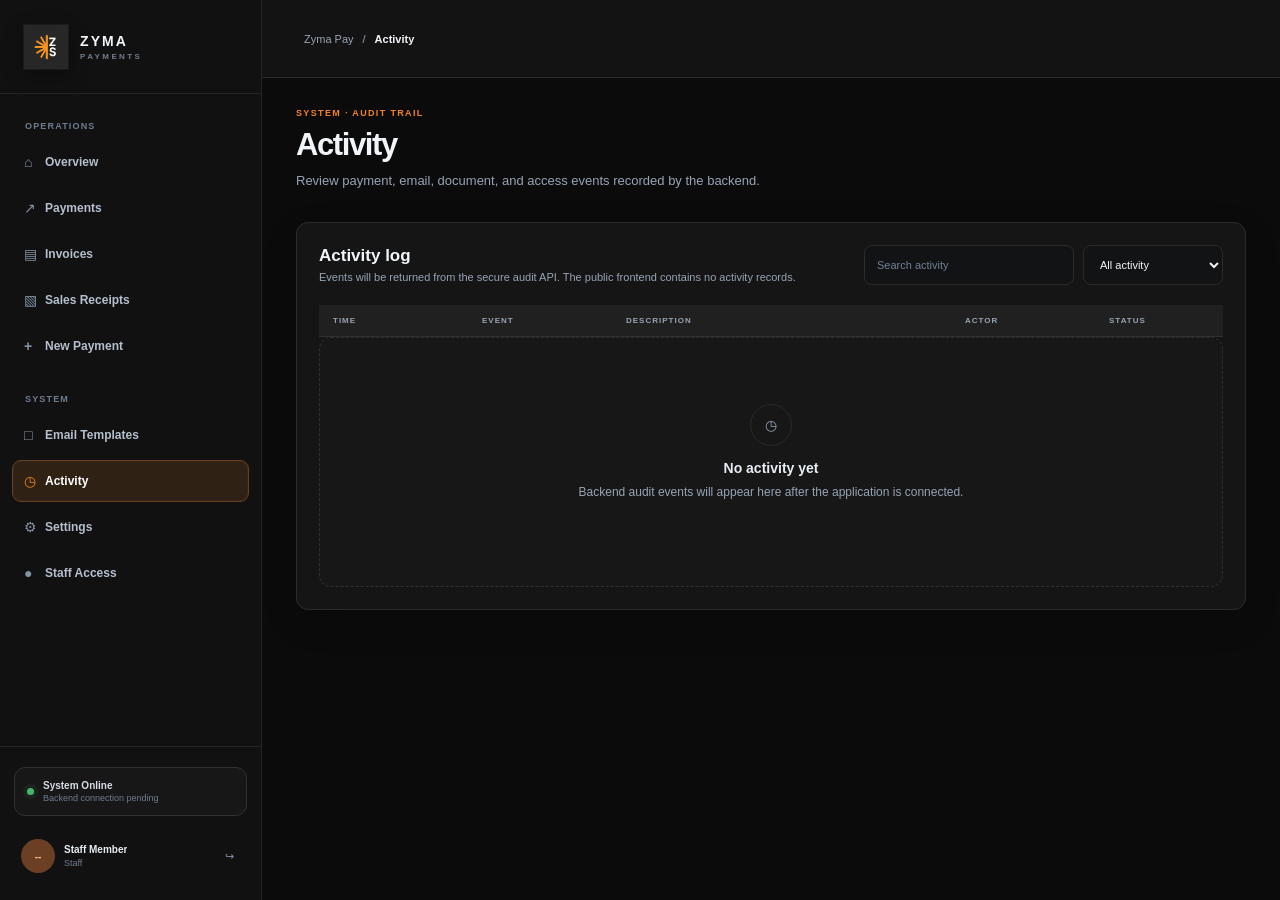
==== commit 5fc8d3e1: "updated zyma pay UI" ====
--- a/activity.html
+++ b/activity.html
@@ -5,6 +5,7 @@
     <meta name="viewport" content="width=device-width, initial-scale=1.0">
     <title>Activity — Zyma Pay</title>
     <link rel="stylesheet" href="css/style.css">
+    <script src="js/theme.js?v=20261023-1"></script>
 </head>
 <body>
 <div class="app">
@@ -37,6 +38,7 @@
         </section></div>
     </main>
 </div>
-<script src="js/config.js?v=20261008-2"></script><script src="js/api.js?v=20261008-2"></script><script src="js/session.js?v=20261008-2"></script><script src="js/activity.js?v=20261008-2"></script>
+<script src="js/config.js?v=20261008-6"></script><script src="js/api.js?v=20261008-6"></script><script src="js/session.js?v=20261008-6"></script><script src="js/activity.js?v=20261008-6"></script>
+    <script src="js/mobile-navigation.js"></script>
 </body>
 </html>
--- a/css/style.css
+++ b/css/style.css
@@ -1436,6 +1436,36 @@
 
 .invoice-back-link:hover {
     color: var(--text);
+}
+
+.invoice-topbar-actions {
+    display: flex;
+    align-items: center;
+    gap: 18px;
+}
+
+.invoice-logout {
+    border: 1px solid var(--border);
+    background: white;
+    color: var(--muted-dark);
+    border-radius: 8px;
+    padding: 9px 13px;
+    font: inherit;
+    font-size: 11px;
+    font-weight: 800;
+    letter-spacing: .04em;
+    text-transform: uppercase;
+    cursor: pointer;
+}
+
+.invoice-logout:hover {
+    border-color: var(--text);
+    color: var(--text);
+}
+
+.invoice-logout:disabled {
+    opacity: .55;
+    cursor: wait;
 }
 
 .invoice-content {
@@ -1831,6 +1861,12 @@
     margin-top: 24px;
 }
 
+.invoice-options {
+    display: grid;
+    gap: 18px;
+    width: min(100%, 300px);
+}
+
 .invoice-vat-option {
     display: inline-flex;
     align-items: center;
@@ -1842,6 +1878,14 @@
 
 .invoice-vat-option input {
     accent-color: var(--orange-dark);
+}
+
+.invoice-discount-field small {
+    display: block;
+    margin-top: 7px;
+    color: var(--muted);
+    font-size: 10px;
+    line-height: 1.5;
 }
 
 .invoice-totals {
@@ -2132,6 +2176,54 @@
     white-space: nowrap;
 }
 
+.file-selected-row {
+    max-width: 100%;
+
+    margin-top: 8px;
+
+    display: flex;
+    align-items: center;
+    justify-content: center;
+
+    gap: 7px;
+}
+
+.file-name-value {
+    max-width: 130px;
+
+    color: var(--green);
+
+    font-size: 8px;
+
+    overflow: hidden;
+    text-overflow: ellipsis;
+    white-space: nowrap;
+}
+
+.remove-file {
+    flex: 0 0 auto;
+
+    padding: 3px 6px;
+
+    border: 1px solid #ded8cf;
+    border-radius: 5px;
+
+    background: #fff;
+
+    color: #777;
+
+    font: inherit;
+    font-size: 7px;
+    font-weight: 700;
+
+    cursor: pointer;
+}
+
+.remove-file:hover {
+    border-color: var(--orange);
+    color: var(--orange-dark);
+}
+
 
 /* =========================================================
    EMAIL PREVIEW
@@ -2649,9 +2741,17 @@
         font-size: 14px;
     }
 
+    .invoice-topbar-actions {
+        gap: 8px;
+    }
+
     .invoice-back-link {
         padding: 10px 0 10px 10px;
         white-space: nowrap;
+    }
+
+    .invoice-logout {
+        padding: 9px 10px;
     }
 
     .form-panel {
@@ -4043,7 +4143,7 @@
 
 .staff-head,
 .staff-row {
-    grid-template-columns: minmax(170px, 1.5fr) 130px 100px 130px 100px;
+    grid-template-columns: minmax(170px, 1.5fr) 125px 120px 105px 120px 90px;
 }
 
 .activity-head,
@@ -4161,3 +4261,952 @@
     .billing-action-status { grid-column: 1; }
     .billing-action-button { grid-column: 2; grid-row: 1 / span 2; }
 }
+
+
+/* =========================================================
+   ZYMA PAY — ZYMA CRM VISUAL SYSTEM
+   Shared dark surfaces, borders, typography and orange accents.
+   Authentication landing page (index.html) intentionally keeps
+   its separately matched login.css design.
+========================================================= */
+:root {
+    color-scheme: dark;
+    --black: #0b0b0c;
+    --black-soft: #111111;
+    --black-panel: #171717;
+    --orange: #f58220;
+    --orange-dark: #f58220;
+    --orange-soft: rgba(245, 130, 32, .14);
+    --white: #f1f5f9;
+    --off-white: #0b0b0c;
+    --text: #f1f5f9;
+    --muted: #96a4b5;
+    --muted-dark: #96a4b5;
+    --border: #303030;
+    --border-dark: #252525;
+    --green: #52c69a;
+    --green-soft: rgba(82, 198, 154, .13);
+    --warning: #f2c06b;
+    --warning-soft: rgba(242, 192, 107, .12);
+    --sidebar-width: 250px;
+    --radius: 12px;
+    --shadow: 0 3px 15px rgba(0, 0, 0, .12);
+    font-family: "DM Sans", Inter, ui-sans-serif, system-ui, -apple-system, BlinkMacSystemFont, "Segoe UI", sans-serif;
+    font-synthesis: none;
+    text-rendering: optimizeLegibility;
+}
+
+body:not(.login-page) {
+    background: var(--off-white);
+    color: var(--text);
+    font-size: 14px;
+}
+body:not(.login-page) :is(input, select, textarea) {
+    color-scheme: dark;
+    background-color: #111315;
+    color: var(--text);
+    border-color: var(--border);
+}
+body:not(.login-page) :is(input, select, textarea)::placeholder { color: #718093; }
+body:not(.login-page) :is(input, select, textarea):focus {
+    border-color: var(--orange);
+    outline: none;
+    box-shadow: 0 0 0 3px rgba(245, 130, 32, .12);
+}
+body:not(.login-page) :is(button, a) { transition: background-color .15s ease, border-color .15s ease, color .15s ease; }
+body:not(.login-page) :is(button, input, select, textarea, a):focus-visible { outline: 2px solid var(--orange); outline-offset: 3px; }
+
+/* App shell and sidebar */
+.app { background: var(--bg, #0b0b0c); }
+.sidebar {
+    background: #111111;
+    border-right: 1px solid #252525;
+    color: var(--text);
+}
+.brand { border-bottom-color: #252525; }
+.brand-mark { background: transparent; border-radius: 0; }
+.brand-mark img { object-fit: contain; }
+.brand-copy strong { color: #f1f5f9; font-family: Manrope, "DM Sans", sans-serif; letter-spacing: .15em; }
+.brand-copy span { color: #6e7d8f; }
+.sidebar-section { padding-top: 27px; }
+.sidebar-label { color: #6e7d8f; letter-spacing: .13em; }
+.navigation { gap: 4px; }
+.nav-item {
+    min-height: 42px;
+    padding: 0 11px;
+    border: 1px solid transparent;
+    border-radius: 9px;
+    color: #b5c0ce;
+    font-size: 12px;
+}
+.nav-item:hover { background: rgba(255,255,255,.04); color: var(--text); }
+.nav-item.active {
+    background: var(--orange-soft);
+    border-color: rgba(245,130,32,.18);
+    color: #ffb16d;
+}
+.nav-item.active::before { display: none; }
+.nav-icon { width: 21px; color: #8392a4; }
+.nav-item.active .nav-icon { color: var(--orange); }
+.sidebar-bottom { border-top-color: #252525; }
+.system-status { background: #171717; border-color: #303030; border-radius: 11px; }
+.system-status strong { color: #d7dee7; }
+.system-status small, .user-details span { color: #6e7d8f; }
+.avatar { background: #6b3f24; color: #ffc08a; }
+.user-details strong { color: #e7edf4; }
+.more-button { color: #8392a4; }
+
+/* Topbar, page headings and controls */
+.main { background: #0b0b0c; }
+.topbar {
+    background: rgba(12, 12, 13, .92);
+    border-bottom-color: #252525;
+    backdrop-filter: blur(16px);
+}
+.breadcrumb { color: #6e7d8f; }
+.breadcrumb strong { color: #f1f5f9; }
+.icon-button { background: transparent; border-color: transparent; color: #a8b5c5; }
+.icon-button:hover { background: #202020; border-color: #303030; color: #f1f5f9; }
+.primary-button { background: var(--orange); color: #1b140e; border-radius: 8px; }
+.primary-button:hover { background: #ffa65d; }
+.primary-button span { color: inherit; }
+.secondary-button { background: #171717; border-color: #303030; color: #d1d9e3; }
+.secondary-button:hover { background: #202020; border-color: #424242; }
+.text-button { color: var(--orange); }
+.text-button:hover { color: #ffb16d; }
+.content { max-width: 1700px; padding: 30px 34px 42px; }
+.page-heading h1 { color: #f1f5f9; font-family: Manrope, "DM Sans", sans-serif; letter-spacing: -.045em; }
+.page-heading p { color: #96a4b5; }
+.eyebrow { color: var(--orange); letter-spacing: .15em; }
+.date-display { background: #171717; border-color: #303030; border-radius: 11px; }
+.date-display > span { color: var(--orange); }
+.date-display strong { color: #e7edf4; }
+.date-display small { color: #6e7d8f; }
+
+/* Cards, metrics and dashboard panels */
+.metric-card, .panel, .form-panel, .settings-card, .staff-card, .template-card,
+.settings-list-row, .role-grid article, .saved-invoice-card, .invoice-summary-card,
+.invoice-register-panel, .invoice-form-panel, .saved-invoices-panel,
+.invoice-totals, .receipt-card, .billing-card {
+    background: #171717;
+    color: var(--text);
+    border: 1px solid #303030;
+    border-radius: 12px;
+    box-shadow: 0 3px 15px rgba(0,0,0,.08);
+}
+.metric-card { min-height: 135px; padding: 17px 18px 15px; }
+.metric-card.warning-card { border-top: 2px solid var(--orange); }
+.metric-top { color: #aab6c5; }
+.metric-icon { background: #202020; color: var(--orange); border-radius: 10px; }
+.metric-value { color: #f1f5f9; font-family: Manrope, "DM Sans", sans-serif; }
+.metric-change { color: #96a4b5; }
+.metric-change.positive, .metric-change.is-up { color: #52c69a; background: rgba(82,198,154,.13); }
+.dashboard-grid { gap: 16px; }
+.panel-header, .form-panel-heading { border-bottom-color: #252525; }
+.panel-header { padding: 20px 20px 17px; }
+.panel-header h2, .panel h2, .form-panel-heading h2 { color: #f1f5f9; }
+.panel-header p, .panel p, .panel .muted { color: #96a4b5; }
+.panel-header .eyebrow { color: var(--orange); }
+.table-head, .activity-head, .staff-head, .receipt-register-head {
+    background: #202020;
+    color: #96a4b5;
+    border-color: #303030;
+}
+.payment-row, .activity-row, .staff-row, .billing-action-row,
+.billing-list > *, .settings-list-row, .settings-row { border-color: #252525; }
+.payment-row { color: #e1e7ee; }
+.payment-row:hover, .activity-row:hover, .staff-row:hover { background: rgba(255,255,255,.025); }
+.payment-empty-state, .billing-list-empty, .empty-state, .empty-invoices {
+    background: #171717;
+    color: #96a4b5;
+    border-color: #303030;
+}
+.payment-empty-state strong, .empty-state strong { color: #e7edf4; }
+.payment-empty-state span, .empty-state p { color: #96a4b5; }
+
+/* Forms and search */
+.form-panel { padding: 22px; }
+.form-panel-heading { margin-bottom: 22px; }
+.step-number { background: rgba(245,130,32,.13); color: #ffb16d; border-color: rgba(245,130,32,.22); }
+.field label, .field > label { color: #cbd5e1; }
+.field input, .field select, .field textarea,
+.search-box input, .toolbar select,
+.invoice-register-filters input, .invoice-register-filters select,
+.settings-list input, .settings-list select,
+.auth-page-shell input, .auth-page-shell select {
+    background: #111315;
+    color: #f1f5f9;
+    border: 1px solid #303030;
+    border-radius: 8px;
+}
+.field input:hover, .field select:hover, .field textarea:hover,
+.search-box input:hover, .toolbar select:hover { border-color: #454545; }
+.field input:disabled, .field select:disabled, .field textarea:disabled { background: #171717; color: #718093; }
+.search-box > span { color: #718093; }
+.toolbar { gap: 10px; }
+.upload-box { background: #111315; border-color: #3a3a3a; color: #cbd5e1; }
+.upload-box:hover { background: #202020; border-color: var(--orange); }
+.upload-icon { color: var(--orange); }
+.file-name { color: #96a4b5; }
+.form-actions, .invoice-form-actions { border-color: #252525; }
+
+/* Status badges, billing and secondary pages */
+.status-badge, .role-badge { background: #202020; border-color: #383838; color: #cbd5e1; }
+.role-badge.super { background: rgba(245,130,32,.13); border-color: rgba(245,130,32,.25); color: #ffb16d; }
+.billing-action-row { background: transparent; }
+.billing-action-main strong, .billing-action-amount { color: #f1f5f9; }
+.billing-action-main small { color: #96a4b5; }
+.billing-action-status { background: rgba(242,192,107,.12); color: #f2c06b; }
+.billing-action-status.paid { background: rgba(82,198,154,.13); color: #52c69a; }
+.billing-action-button { background: var(--orange); border-color: var(--orange); color: #1b140e; }
+.billing-action-button:hover { background: #ffa65d; }
+.settings-list-row > div strong, .role-grid h3 { color: #e7edf4; }
+.settings-list-row > div span, .role-grid p { color: #96a4b5; }
+.setting-toggle, .read-only-setting { border-bottom-color: #303030; }
+.setting-toggle strong, .read-only-setting strong, .read-only-setting span { color: #cbd5e1; }
+.setting-toggle span { color: #96a4b5; }
+.switch span { background: #3b424b; }
+.switch input:checked + span { background: var(--orange); }
+
+/* Standalone invoice and sales-receipt workspaces */
+.invoice-page { background: #0b0b0c; color: #f1f5f9; }
+.invoice-topbar { background: rgba(17,17,17,.96); border-bottom-color: #252525; }
+.invoice-topbar .brand-copy strong { color: #f1f5f9; }
+.invoice-topbar .brand-copy small { color: #6e7d8f; }
+.invoice-back-link, .invoice-logout { color: #cbd5e1; }
+.invoice-back-link:hover { color: var(--orange); }
+.invoice-logout { background: #171717; border: 1px solid #303030; border-radius: 8px; padding: 9px 12px; }
+.invoice-content { width: min(100% - 36px, 1240px); }
+.billing-document-nav a { background: #171717; border-color: #303030; color: #cbd5e1; }
+.billing-document-nav a:hover, .billing-document-nav a.active { background: rgba(245,130,32,.13); border-color: rgba(245,130,32,.35); color: #ffb16d; }
+.invoice-summary-card { padding: 18px; }
+.invoice-summary-card span, .invoice-summary-card small { color: #96a4b5; }
+.invoice-summary-card strong { color: #f1f5f9; }
+.invoice-items-heading { border-color: #303030; }
+.invoice-item-row { border-color: #303030; }
+.invoice-item-total strong { color: #f1f5f9; }
+.remove-invoice-item { background: #202020; color: #cbd5e1; border-color: #383838; }
+.invoice-totals { background: #111315; }
+.invoice-totals > div { border-color: #303030; }
+.invoice-grand-total { color: #f1f5f9; }
+.invoice-grand-total strong { color: var(--orange); }
+.invoice-print-preview { background: #171717; border-color: #303030; }
+.invoice-preview-actions { background: #171717; border-color: #303030; }
+.invoice-storage-notice, .auth-prototype-notice { background: rgba(245,130,32,.08); border-color: rgba(245,130,32,.25); color: #e7edf4; }
+.auth-form-message { color: #96a4b5; }
+
+/* Password-reset page shares the app's dark visual system; the login page remains untouched. */
+body.auth-page:not(.login-page) { background: #0b0b0c; color: #f1f5f9; }
+.auth-page:not(.login-page) .auth-panel,
+.auth-page:not(.login-page) .auth-panel-inner { background: #171717; border-color: #303030; color: #f1f5f9; }
+.auth-page:not(.login-page) .muted,
+.auth-page:not(.login-page) .auth-help { color: #96a4b5; }
+.auth-page:not(.login-page) label { color: #cbd5e1; }
+.auth-page:not(.login-page) input { background: #111315; color: #f1f5f9; border-color: #303030; }
+
+@media (max-width: 1100px) {
+    .content { padding: 26px 24px 36px; }
+    .topbar { padding: 0 24px; }
+}
+@media (max-width: 760px) {
+    .content { padding: 22px 15px 30px; }
+    .topbar { padding: 0 15px; }
+    .page-heading { gap: 16px; }
+    .metric-card { padding: 15px; }
+    .form-panel { padding: 17px; }
+    .invoice-content { width: min(100% - 24px, 1240px); margin-top: 24px; }
+}
+
+/* Remaining dashboard-specific surfaces */
+.email-preview-panel { background: #171717; border-color: #303030; box-shadow: 0 3px 15px rgba(0,0,0,.08); }
+.preview-header { border-bottom-color: #303030; }
+.preview-header h2 { color: #f1f5f9; }
+.email-meta { background: #202020; border-bottom-color: #303030; }
+.email-meta strong, .email-meta span { color: #cbd5e1; }
+.email-preview-body, .preview-body { background: #171717; color: #cbd5e1; }
+.large-action { background: #202020; border-color: #303030; }
+.large-action:hover { background: #252525; border-color: rgba(245,130,32,.5); }
+.large-action strong { color: #f1f5f9; }
+.large-action small, .quick-info p { color: #96a4b5; }
+.action-icon { background: var(--orange); color: #1b140e; }
+.quick-divider { background: #303030; }
+.info-icon { border-color: #454545; color: #96a4b5; }
+.saved-invoice-row, .receipt-register-row { border-color: #303030; color: #d1d9e3; }
+.saved-invoice-row:hover, .receipt-register-row:hover { background: rgba(255,255,255,.025); }
+.invoice-register-toolbar h2 { color: #f1f5f9; }
+.invoice-register-toolbar p { color: #96a4b5; }
+.invoice-totals span, .invoice-totals strong { color: #cbd5e1; }
+.invoice-totals .invoice-grand-total strong { color: var(--orange); }
+
+
+/* =========================================================
+   ZYMA PAY THEME SYSTEM — CRM-ALIGNED DARK/LIGHT MODES
+========================================================= */
+:root {
+    color-scheme: dark;
+    --surface-app: #0b0b0c;
+    --surface-panel: #151515;
+    --surface-raised: #191919;
+    --surface-input: #111315;
+    --text-primary: #f1f5f9;
+    --text-secondary: #96a4b5;
+    --text-subtle: #687587;
+    --line: #2b2b2b;
+    --chart-grid: #292929;
+    --chart-label: #8491a2;
+    --orange: #f58220;
+    --shadow-theme: 0 12px 35px rgba(0,0,0,.14);
+}
+:root[data-theme="light"] {
+    color-scheme: light;
+    --surface-app: #f5f3ef;
+    --surface-panel: #ffffff;
+    --surface-raised: #faf9f7;
+    --surface-input: #ffffff;
+    --text-primary: #181818;
+    --text-secondary: #666d76;
+    --text-subtle: #8a9098;
+    --line: #e4e1dc;
+    --chart-grid: #e9e6e1;
+    --chart-label: #7d838b;
+    --shadow-theme: 0 12px 35px rgba(22,24,27,.055);
+}
+html, body { background: var(--surface-app); color: var(--text-primary); transition: background-color .28s ease, color .28s ease; }
+.app, .main, .content { background: var(--surface-app); }
+.panel, .metric-card, .form-panel, .preview-panel, .email-preview-panel, .settings-card, .settings-list, .role-card, .analytics-panel { background: var(--surface-panel); color: var(--text-primary); border-color: var(--line); box-shadow: var(--shadow-theme); transition: background-color .28s ease, border-color .28s ease, color .28s ease; }
+.topbar { background: color-mix(in srgb, var(--surface-panel) 94%, transparent); border-color: var(--line); }
+.breadcrumb, .page-heading p, .panel p, .metric-change, .field label, .form-hint, .billing-list-empty { color: var(--text-secondary); }
+.breadcrumb strong, .page-heading h1, .panel h2, .metric-value, .metric-top, .form-panel h2, .form-panel h3 { color: var(--text-primary); }
+.icon-button, .secondary-button, .toolbar select, .toolbar input, .search-box input, .field input, .field select, .field textarea, input, select, textarea { background: var(--surface-input); color: var(--text-primary); border-color: var(--line); }
+.payment-table .table-head { color: var(--text-subtle); border-color: var(--line); }
+.payment-row, .billing-action-row, .settings-list-row, .invoice-item-row, .invoice-items-heading { border-color: var(--line); }
+.payment-row, .billing-action-main strong, .billing-action-amount, .settings-list-row strong, .settings-list-row span { color: var(--text-primary); }
+.quick-divider, .form-actions, .invoice-form-actions { background-color: var(--line); border-color: var(--line); }
+.invoice-page { background: var(--surface-app); color: var(--text-primary); transition: background-color .28s ease, color .28s ease; }
+.invoice-topbar, .invoice-preview-actions, .invoice-print-preview, .invoice-totals, .billing-document-nav a { background-color: var(--surface-panel); color: var(--text-primary); border-color: var(--line); }
+.invoice-content, .invoice-preview-body, .preview-body { color: var(--text-primary); }
+.invoice-summary-card, .invoice-summary-card strong, .invoice-grand-total, .invoice-items-heading { color: var(--text-primary); }
+.theme-toggle-button { display:inline-flex; align-items:center; justify-content:center; gap:8px; min-height:38px; padding:0 13px; border:1px solid var(--line); border-radius:10px; background:var(--surface-raised); color:var(--text-primary); font-size:11px; font-weight:700; white-space:nowrap; transition:transform .2s ease, background .25s ease, border-color .25s ease; }
+.theme-toggle-button:hover { transform:translateY(-1px); border-color:var(--orange); }
+.theme-toggle-button > span:first-child { color:var(--orange); font-size:17px; line-height:1; }
+.invoice-topbar-actions .theme-toggle-button { margin-right:6px; }
+:root[data-theme="light"] .sidebar { background:#fff; color:#181818; border-right:1px solid #e4e1dc; }
+:root[data-theme="light"] .brand { border-bottom-color:#e9e6e1; }
+:root[data-theme="light"] .brand-mark { background:#f0eee9; }
+:root[data-theme="light"] .brand-copy strong { color:#171717; }
+:root[data-theme="light"] .brand-copy span, :root[data-theme="light"] .sidebar-label { color:#929292; }
+:root[data-theme="light"] .nav-item { color:#707070; }
+:root[data-theme="light"] .nav-item:hover, :root[data-theme="light"] .nav-item.active { background:#f5f2ed; color:#171717; }
+:root[data-theme="light"] .nav-item.active .nav-icon { color:var(--orange); }
+:root[data-theme="light"] .sidebar-bottom { border-top-color:#e9e6e1; }
+:root[data-theme="light"] .system-status { background:#f8f7f4; border-color:#e9e6e1; }
+:root[data-theme="light"] .system-status strong, :root[data-theme="light"] .user-details strong { color:#333; }
+:root[data-theme="light"] .system-status small, :root[data-theme="light"] .user-details span { color:#898989; }
+:root[data-theme="light"] .avatar { background:#f0eee9; color:#555; }
+:root[data-theme="light"] .topbar { background:rgba(255,255,255,.94); }
+:root[data-theme="light"] .icon-button, :root[data-theme="light"] .secondary-button { background:#fff; color:#555; }
+:root[data-theme="light"] .primary-button { background:#111; color:#fff; }
+:root[data-theme="light"] .primary-button:hover { background:#292929; }
+:root[data-theme="light"] .large-action { background:#faf9f7; border-color:#e4e1dc; }
+:root[data-theme="light"] .large-action strong { color:#181818; }
+:root[data-theme="light"] .large-action small { color:#72777e; }
+:root[data-theme="light"] .quick-info p { color:#666d76; }
+:root[data-theme="light"] .payment-empty-state { color:#7b828b; }
+:root[data-theme="light"] .invoice-topbar .brand-copy strong { color:#181818; }
+:root[data-theme="light"] .invoice-topbar .brand-copy small { color:#777; }
+:root[data-theme="light"] .invoice-back-link, :root[data-theme="light"] .invoice-logout { color:#333; }
+:root[data-theme="light"] .invoice-logout { background:#fff; border-color:#e4e1dc; }
+:root[data-theme="light"] .invoice-totals span, :root[data-theme="light"] .invoice-totals strong { color:#333; }
+:root[data-theme="light"] .invoice-grand-total strong { color:var(--orange); }
+:root[data-theme="light"] .auth-page:not(.login-page) { background:var(--surface-app); color:var(--text-primary); }
+:root[data-theme="light"] .auth-page:not(.login-page) .auth-panel, :root[data-theme="light"] .auth-page:not(.login-page) .auth-panel-inner { background:#fff; border-color:#e4e1dc; color:#181818; }
+:root[data-theme="light"] .auth-page:not(.login-page) label { color:#333; }
+:root[data-theme="light"] .auth-page:not(.login-page) input { background:#fff; color:#181818; border-color:#e4e1dc; }
+
+/* Animated dashboard analytics */
+.analytics-grid { display:grid; grid-template-columns:minmax(0,1.65fr) minmax(300px,1fr); gap:20px; margin:0 0 24px; }
+.analytics-panel { min-width:0; padding:24px; overflow:hidden; }
+.analytics-heading { align-items:flex-start; margin-bottom:8px; }
+.analytics-heading h2 { margin:7px 0 4px; font-size:18px; letter-spacing:-.4px; }
+.analytics-heading p { margin:0; font-size:11px; color:var(--text-secondary); }
+.chart-live-label { display:inline-flex; align-items:center; gap:7px; padding:7px 9px; border:1px solid var(--line); border-radius:20px; color:var(--text-secondary); font-size:9px; font-weight:800; letter-spacing:1px; }
+.chart-live-label i { width:6px; height:6px; border-radius:50%; background:#46bd83; box-shadow:0 0 0 4px rgba(70,189,131,.12); animation:chartPulse 2s ease-in-out infinite; }
+.chart-summary { display:flex; flex-direction:column; gap:4px; margin:18px 0 0; }
+.chart-summary strong { color:var(--text-primary); font-size:26px; letter-spacing:-1px; }
+.chart-summary span, .chart-footnote { color:var(--text-secondary); font-size:10px; }
+.chart-canvas { width:100%; margin-top:12px; }
+.chart-canvas svg { display:block; width:100%; overflow:visible; }
+.chart-grid-lines path { fill:none; stroke:var(--chart-grid); stroke-width:1; stroke-dasharray:3 6; }
+.chart-area { fill:url(#revenueFill); opacity:0; }
+.chart-area-animate { animation:areaReveal .9s .1s ease-out forwards; }
+.chart-line { fill:none; stroke:var(--orange); stroke-width:3; stroke-linecap:round; stroke-linejoin:round; filter:drop-shadow(0 0 5px rgba(245,130,32,.22)); }
+.chart-line-animate { animation:lineReveal 1.25s cubic-bezier(.22,.8,.25,1) forwards; }
+.chart-point { fill:var(--surface-panel); stroke:var(--orange); stroke-width:3; opacity:0; animation:pointPop .35s .7s ease-out forwards; transform-box:fill-box; transform-origin:center; }
+.chart-point:hover { r:7; filter:drop-shadow(0 0 6px rgba(245,130,32,.65)); }
+.chart-axis-label { fill:var(--chart-label); font-size:10px; font-weight:600; }
+.chart-footnote { padding-top:11px; border-top:1px solid var(--line); line-height:1.6; }
+.status-chart-layout { display:flex; flex-direction:column; align-items:center; gap:18px; padding:5px 0 17px; }
+.donut-wrap { width:180px; max-width:100%; position:relative; }
+.donut-wrap svg { width:100%; display:block; transform:rotate(-90deg); overflow:visible; }
+.donut-track, .donut-segment { fill:none; stroke-width:16; }
+.donut-track { stroke:var(--chart-grid); }
+.donut-segment { stroke-linecap:round; transition:stroke-dasharray .9s cubic-bezier(.2,.8,.2,1),stroke-dashoffset .9s cubic-bezier(.2,.8,.2,1); }
+.donut-paid { stroke:#44bd83; }
+.donut-awaiting { stroke:var(--orange); }
+.donut-cancelled { stroke:#7f8a9b; }
+.donut-animate { animation:donutGlow 1.2s ease-out; }
+.donut-center { position:absolute; inset:0; display:flex; flex-direction:column; align-items:center; justify-content:center; pointer-events:none; }
+.donut-center strong { font-size:30px; color:var(--text-primary); letter-spacing:-1px; }
+.donut-center span { margin-top:2px; font-size:8px; letter-spacing:1.6px; font-weight:800; color:var(--text-secondary); }
+.status-legend { display:grid; grid-template-columns:1fr; width:100%; gap:12px; }
+.status-legend > div { display:grid; grid-template-columns:9px 1fr auto; align-items:center; gap:9px; font-size:11px; color:var(--text-secondary); }
+.status-legend strong { color:var(--text-primary); font-size:12px; }
+.legend-dot { width:7px; height:7px; border-radius:50%; }
+.paid-dot { background:#44bd83; }.awaiting-dot { background:var(--orange); }.cancelled-dot { background:#7f8a9b; }
+@keyframes lineReveal { to { stroke-dashoffset:0; } }
+@keyframes areaReveal { from { opacity:0; } to { opacity:1; } }
+@keyframes pointPop { from { opacity:0; transform:scale(.25); } to { opacity:1; transform:scale(1); } }
+@keyframes chartPulse { 0%,100% { box-shadow:0 0 0 4px rgba(70,189,131,.10); } 50% { box-shadow:0 0 0 7px rgba(70,189,131,.02); } }
+@keyframes donutGlow { 0% { filter:drop-shadow(0 0 0 rgba(245,130,32,0)); } 45% { filter:drop-shadow(0 0 7px rgba(245,130,32,.24)); } 100% { filter:drop-shadow(0 0 0 rgba(245,130,32,0)); } }
+@media (max-width:1050px) { .analytics-grid { grid-template-columns:1fr; } .status-chart-layout { flex-direction:row; justify-content:space-evenly; } .status-legend { max-width:220px; } }
+@media (max-width:600px) { .analytics-panel { padding:17px; } .analytics-heading { gap:10px; } .chart-live-label { font-size:8px; } .chart-summary strong { font-size:22px; } .status-chart-layout { flex-direction:column; } .theme-button-label { display:none; } .theme-toggle-button { width:38px; padding:0; } }
+@media (prefers-reduced-motion:reduce) { *,*::before,*::after { animation-duration:.01ms !important; animation-iteration-count:1 !important; scroll-behavior:auto !important; transition-duration:.01ms !important; } }
+
+
+/* Header alignment: keep all actions grouped on the far right, like Zyma CRM. */
+.topbar { display:flex; align-items:center; }
+.topbar .breadcrumb { flex:0 1 auto; min-width:0; }
+.topbar .topbar-actions { margin-left:auto; display:flex; align-items:center; justify-content:flex-end; gap:10px; flex:0 0 auto; }
+.topbar .theme-toggle-button { order:3; margin-left:2px; min-height:42px; padding:0 15px; }
+.topbar .icon-button { order:1; }
+.topbar .primary-button { order:2; }
+
+/* CRM-inspired compact mobile layout: fixed bottom navigation, full-width content. */
+@media (max-width:650px) {
+  .sidebar { z-index:1000; }
+  .main { min-width:0; width:100%; margin-left:0; }
+  .topbar { position:sticky; top:0; z-index:50; justify-content:space-between; gap:8px; padding:0 12px; }
+  .topbar .breadcrumb { flex:1 1 auto; }
+  .topbar .topbar-actions { margin-left:auto; gap:6px; }
+  .topbar .theme-toggle-button { width:auto; min-width:39px; min-height:38px; padding:0 10px; gap:5px; border-radius:10px; }
+  .topbar .theme-toggle-button > span:first-child { font-size:16px; }
+  .topbar .theme-button-label { display:none; }
+  .topbar .icon-button { width:38px; height:38px; flex:0 0 38px; }
+  .topbar .primary-button { min-width:40px; min-height:38px; width:auto; padding:7px 10px; gap:5px; font-size:11px; white-space:nowrap; }
+  .topbar .primary-button span { font-size:14px; }
+  .content { min-width:0; padding:20px 14px calc(94px + env(safe-area-inset-bottom,0px)); }
+  .page-heading { gap:14px; }
+  .metric-grid, .stats-grid { grid-template-columns:repeat(2,minmax(0,1fr)); }
+  .analytics-grid { grid-template-columns:minmax(0,1fr); gap:14px; }
+  .analytics-panel { min-width:0; padding:16px; }
+  .status-chart-layout { flex-direction:column; }
+  .status-legend { max-width:none; }
+  .sidebar > .brand, .sidebar-bottom { display:none; }
+  .sidebar-section { display:contents; }
+  .sidebar-label { display:none; }
+  .sidebar .navigation { display:flex; flex-direction:row; align-items:stretch; gap:2px; padding:5px 7px; }
+  .sidebar .nav-item { flex:0 0 auto; width:auto; min-width:64px; min-height:56px; display:flex; flex-direction:column; align-items:center; justify-content:center; gap:4px; padding:5px 6px; font-size:9px; line-height:1.1; text-align:center; border-radius:9px; }
+  .sidebar .nav-item span:not(.nav-icon) { display:block; white-space:nowrap; }
+  .sidebar .nav-icon { width:auto; font-size:16px; line-height:1; }
+  .sidebar .nav-item.active::before { display:none; }
+}
+@media (max-width:390px) {
+  .topbar { padding:0 8px; gap:5px; }
+  .topbar .breadcrumb { font-size:10px; gap:5px; }
+  .topbar .topbar-actions { gap:4px; }
+  .topbar .primary-button { padding:7px 8px; }
+  .topbar .theme-toggle-button { min-width:36px; padding:0 8px; }
+  .content { padding-left:11px; padding-right:11px; }
+  .metric-grid, .stats-grid { gap:9px; }
+}
+
+
+/* Consistent theme propagation across all Zyma Pay views and controls. */
+:root[data-theme="dark"] {
+  --black:#0b0b0c; --black-soft:#111111; --black-panel:#151515;
+  --off-white:var(--surface-app); --text:var(--text-primary);
+  --muted:var(--text-secondary); --muted-dark:var(--text-subtle);
+  --border:var(--line); --border-dark:var(--line);
+  --orange:#f58220; --orange-dark:#df7014; --orange-soft:#352315;
+}
+:root[data-theme="light"] {
+  --black:#ffffff; --black-soft:#f8f7f4; --black-panel:#ffffff;
+  --off-white:var(--surface-app); --text:var(--text-primary);
+  --muted:var(--text-secondary); --muted-dark:var(--text-subtle);
+  --border:var(--line); --border-dark:var(--line);
+  --orange:#f58220; --orange-dark:#df7014; --orange-soft:#fff0e2;
+}
+html, body, .app, .main, .content, .page, .page-content { background-color:var(--surface-app); color:var(--text-primary); }
+.panel, .metric-card, .form-panel, .preview-panel, .email-preview-panel,
+.settings-card, .settings-list, .role-card, .analytics-panel, .table-wrap,
+.data-table-wrap, .modal-content, .modal-card, .dropdown-menu, .activity-item,
+.template-card, .staff-card, .settings-list-row, .billing-action,
+.invoice-summary-card, .invoice-preview-body, .invoice-print-preview {
+  background-color:var(--surface-panel); color:var(--text-primary); border-color:var(--line);
+  transition:background-color .24s ease,color .24s ease,border-color .24s ease;
+}
+input, select, textarea, .toolbar input, .toolbar select, .search-box,
+.search-box input, .field input, .field select, .field textarea {
+  background-color:var(--surface-input); color:var(--text-primary); border-color:var(--line);
+  transition:background-color .24s ease,color .24s ease,border-color .24s ease;
+}
+::placeholder { color:var(--text-subtle); opacity:1; }
+button, a, .nav-item, .primary-button, .secondary-button, .icon-button, .theme-toggle-button {
+  transition:background-color .22s ease,color .22s ease,border-color .22s ease,box-shadow .22s ease;
+}
+:root[data-theme="light"] .main,
+:root[data-theme="light"] .content { color:var(--text-primary); }
+:root[data-theme="light"] .panel h1,
+:root[data-theme="light"] .panel h2,
+:root[data-theme="light"] .panel h3,
+:root[data-theme="light"] .page-heading h1,
+:root[data-theme="light"] .metric-value,
+:root[data-theme="light"] .metric-top,
+:root[data-theme="light"] .form-panel h2,
+:root[data-theme="light"] .form-panel h3,
+:root[data-theme="light"] .breadcrumb,
+:root[data-theme="light"] .breadcrumb strong,
+:root[data-theme="light"] .invoice-summary-card strong { color:var(--text-primary); }
+:root[data-theme="light"] .topbar { background:rgba(255,255,255,.96); border-color:var(--line); }
+:root[data-theme="light"] .primary-button { background:#111;color:#fff;border-color:#111; }
+:root[data-theme="light"] .primary-button:hover { background:#292929;color:#fff; }
+:root[data-theme="light"] .secondary-button,
+:root[data-theme="light"] .icon-button,
+:root[data-theme="light"] .theme-toggle-button { background:var(--surface-raised);color:var(--text-primary);border-color:var(--line); }
+:root[data-theme="light"] .toolbar,
+:root[data-theme="light"] .table-header,
+:root[data-theme="light"] th { background:#f0eee9;color:#555; }
+:root[data-theme="light"] td { color:var(--text-primary);border-color:var(--line); }
+:root[data-theme="light"] .nav-item.active { background:#f5f2ed;color:#171717;border:1px solid #f5d8bf; }
+:root[data-theme="light"] .nav-item:hover { background:#f5f2ed;color:#171717; }
+:root[data-theme="dark"] .nav-item.active { background:#302115;color:#fff;border:1px solid #67401f; }
+:root[data-theme="dark"] .nav-item:hover { background:#191919;color:#fff; }
+.theme-toggle-button { flex-shrink:0; }
+
+/* CRM navigation behavior: fixed sidebar on desktop, single horizontally scrollable dock on mobile. */
+@media (max-width:650px) {
+  .sidebar {
+    position:fixed; left:0; right:0; top:auto; bottom:0; width:100%;
+    height:calc(72px + env(safe-area-inset-bottom,0px)); min-height:0;
+    display:flex; flex-direction:row; align-items:stretch; overflow-x:auto; overflow-y:hidden;
+    background:var(--surface-panel); color:var(--text-primary);
+    border-top:1px solid var(--line); border-right:0; padding-bottom:env(safe-area-inset-bottom,0px);
+    scrollbar-width:none; box-shadow:0 -8px 24px rgba(0,0,0,.08);
+  }
+  .sidebar::-webkit-scrollbar { display:none; }
+  .sidebar > .brand, .sidebar-bottom { display:none !important; }
+  .sidebar-section { display:contents !important; }
+  .sidebar .navigation { display:contents !important; }
+  .sidebar-label { display:none !important; }
+  .sidebar .nav-item {
+    flex:1 0 68px; width:auto; min-width:68px; max-width:108px; min-height:62px;
+    height:62px; display:flex; flex-direction:column; align-items:center; justify-content:center;
+    gap:5px; margin:4px 2px; padding:6px 5px; border:1px solid transparent;
+    border-radius:11px; background:transparent; color:var(--text-secondary);
+    font-size:10px; line-height:1.1; text-align:center; white-space:nowrap;
+  }
+  .sidebar .nav-item span:not(.nav-icon) { display:block; white-space:nowrap; }
+  .sidebar .nav-icon { display:block; width:auto; font-size:16px; line-height:1; color:inherit; }
+  .sidebar .nav-item.active::before { display:none !important; }
+  .sidebar .nav-item.active { background:var(--orange-soft); color:var(--orange); border-color:rgba(245,130,32,.3); }
+  .main { width:100%; min-width:0; margin-left:0 !important; padding-bottom:calc(78px + env(safe-area-inset-bottom,0px)); }
+  .content { min-width:0; padding-bottom:calc(96px + env(safe-area-inset-bottom,0px)); }
+  .topbar { position:sticky; top:0; z-index:60; }
+}
+@media (prefers-reduced-motion:reduce) {
+  *,*::before,*::after { transition:none !important; animation:none !important; scroll-behavior:auto !important; }
+}
+
+
+/* CRM-inspired mobile navigation: off-canvas drawer, not a bottom tab bar. */
+.mobile-menu { display:none; }
+.sidebar-overlay { display:none; }
+@media (max-width:650px) {
+  .mobile-menu {
+    display:inline-flex !important;
+    align-items:center; justify-content:center;
+    width:40px; height:40px; flex:0 0 40px;
+    padding:0; border:1px solid var(--line); border-radius:11px;
+    color:var(--text-primary); background:var(--surface-panel);
+    font-size:19px; cursor:pointer;
+  }
+  .topbar { justify-content:flex-start !important; }
+  .topbar .breadcrumb { min-width:0; overflow:hidden; text-overflow:ellipsis; white-space:nowrap; }
+  .sidebar {
+    position:fixed !important;
+    inset:0 auto 0 0 !important;
+    width:min(290px,86vw) !important;
+    height:100dvh !important;
+    min-height:100dvh !important;
+    max-height:100dvh !important;
+    display:flex !important;
+    flex-direction:column !important;
+    align-items:stretch !important;
+    overflow-y:auto !important;
+    overflow-x:hidden !important;
+    padding-bottom:env(safe-area-inset-bottom,0px) !important;
+    background:var(--surface-panel) !important;
+    border-right:1px solid var(--line) !important;
+    box-shadow:18px 0 48px rgba(0,0,0,.22) !important;
+    transform:translateX(-105%) !important;
+    transition:transform .26s cubic-bezier(.2,.75,.25,1) !important;
+    z-index:1200 !important;
+    visibility:hidden;
+    pointer-events:none;
+  }
+  .sidebar.open {
+    transform:translateX(0) !important;
+    visibility:visible;
+    pointer-events:auto;
+  }
+  .sidebar > .brand, .sidebar-bottom { display:flex !important; }
+  .sidebar > .brand { flex:0 0 auto; }
+  .sidebar-bottom { margin-top:auto; flex-direction:column; }
+  .sidebar-section { display:block !important; flex:0 0 auto; }
+  .sidebar-label { display:block !important; }
+  .sidebar .navigation {
+    display:flex !important;
+    flex-direction:column !important;
+    align-items:stretch !important;
+    gap:4px !important;
+    padding:0 12px 12px !important;
+  }
+  .sidebar .nav-item {
+    flex:0 0 auto !important;
+    width:100% !important;
+    min-width:0 !important;
+    min-height:44px !important;
+    display:flex !important;
+    flex-direction:row !important;
+    align-items:center !important;
+    justify-content:flex-start !important;
+    gap:12px !important;
+    padding:10px 12px !important;
+    font-size:13px !important;
+    line-height:1.35 !important;
+    text-align:left !important;
+    border-radius:10px !important;
+  }
+  .sidebar .nav-item span:not(.nav-icon) { display:inline !important; white-space:normal !important; }
+  .sidebar .nav-icon { width:18px !important; flex:0 0 18px; font-size:15px !important; line-height:1 !important; }
+  .sidebar .nav-item.active::before { display:block !important; }
+  .sidebar-overlay {
+    display:block; position:fixed; inset:0; z-index:1190;
+    width:100%; height:100%; padding:0; border:0; border-radius:0;
+    background:rgba(5,7,10,.58); opacity:0; visibility:hidden;
+    pointer-events:none; transition:opacity .22s ease,visibility .22s ease;
+  }
+  body.navigation-open .sidebar-overlay { opacity:1; visibility:visible; pointer-events:auto; }
+  body.navigation-open { overflow:hidden; }
+  .content { padding-bottom:30px !important; }
+}
+@media (prefers-reduced-motion:reduce) {
+  .sidebar,.sidebar-overlay { transition:none !important; }
+}
+
+/* Zyma Pay mobile drawer refinement: open from the right, matching the header control. */
+@media (max-width:650px) {
+  .sidebar {
+    inset:0 0 0 auto !important;
+    width:min(320px,88vw) !important;
+    max-width:360px !important;
+    border-right:0 !important;
+    border-left:1px solid var(--line) !important;
+    border-radius:18px 0 0 18px !important;
+    box-shadow:-22px 0 60px rgba(0,0,0,.28) !important;
+    transform:translateX(105%) !important;
+    padding:0 0 max(14px,env(safe-area-inset-bottom,0px)) !important;
+    overscroll-behavior:contain;
+  }
+  .sidebar.open { transform:translateX(0) !important; }
+  .sidebar > .brand {
+    min-height:112px !important;
+    padding:24px 22px !important;
+    display:flex !important;
+    align-items:center !important;
+    justify-content:flex-start !important;
+    gap:14px !important;
+    border-bottom:1px solid var(--line) !important;
+    background:linear-gradient(135deg,rgba(245,130,32,.09),transparent 68%) !important;
+  }
+  .sidebar > .brand .brand-mark {
+    width:48px !important; height:48px !important; flex:0 0 48px !important;
+    display:flex !important; align-items:center !important; justify-content:center !important;
+    border-radius:13px !important; background:var(--surface-raised) !important;
+    border:1px solid var(--line) !important; box-shadow:0 5px 18px rgba(0,0,0,.12) !important;
+  }
+  .sidebar > .brand .brand-mark img { width:34px !important; height:34px !important; }
+  .sidebar > .brand .brand-copy { display:flex !important; flex-direction:column !important; gap:3px !important; }
+  .sidebar-section { padding-top:20px !important; }
+  .sidebar-label { padding:0 22px 10px !important; font-size:10px !important; font-weight:700 !important; }
+  .sidebar .navigation { padding:0 14px 8px !important; gap:5px !important; }
+  .sidebar .nav-item {
+    position:relative !important; min-height:46px !important; margin:0 !important;
+    padding:11px 13px !important; gap:13px !important; border-radius:11px !important;
+    font-size:13px !important; font-weight:550 !important; letter-spacing:.005em !important;
+    color:var(--text-secondary) !important; border:1px solid transparent !important;
+    background:transparent !important;
+  }
+  .sidebar .nav-item:hover { background:var(--surface-raised) !important; color:var(--text-primary) !important; }
+  .sidebar .nav-item.active {
+    color:var(--orange) !important; background:var(--orange-soft) !important;
+    border-color:rgba(245,130,32,.26) !important; font-weight:700 !important;
+  }
+  .sidebar .nav-item.active::before {
+    content:"" !important; position:absolute !important; left:-1px !important; top:10px !important;
+    bottom:10px !important; width:3px !important; border-radius:0 4px 4px 0 !important;
+    background:var(--orange) !important;
+  }
+  .sidebar .nav-icon { width:19px !important; flex:0 0 19px !important; font-size:16px !important; text-align:center !important; }
+  .sidebar-bottom {
+    margin:18px 14px 0 !important; padding:15px 0 0 !important;
+    border-top:1px solid var(--line) !important; gap:12px !important;
+  }
+  .sidebar-bottom .system-status { border-radius:12px !important; }
+  .mobile-menu { z-index:70; }
+  .sidebar-overlay { background:rgba(5,7,10,.62) !important; backdrop-filter:blur(3px); }
+  :root[data-theme="light"] .sidebar { box-shadow:-22px 0 60px rgba(22,18,12,.16) !important; }
+}
+
+
+/* Drawer close control and robust navigation-item layout. */
+@media (max-width:650px) {
+  .sidebar > .brand {
+    position:relative !important;
+    padding-right:70px !important;
+    min-width:0 !important;
+  }
+  .sidebar > .brand .brand-copy { min-width:0 !important; }
+  .mobile-drawer-close {
+    display:inline-flex !important;
+    position:absolute !important;
+    top:50% !important;
+    right:16px !important;
+    transform:translateY(-50%) !important;
+    align-items:center !important;
+    justify-content:center !important;
+    width:40px !important;
+    height:40px !important;
+    padding:0 !important;
+    border:1px solid var(--line) !important;
+    border-radius:12px !important;
+    background:var(--surface-raised) !important;
+    color:var(--text-primary) !important;
+    font:inherit !important;
+    cursor:pointer !important;
+    box-shadow:0 3px 12px rgba(0,0,0,.12) !important;
+    transition:background .18s ease,border-color .18s ease,transform .18s ease !important;
+    z-index:2 !important;
+  }
+  .mobile-drawer-close span { font-size:28px !important; line-height:1 !important; font-weight:300 !important; }
+  .mobile-drawer-close:hover { background:var(--orange-soft) !important; border-color:rgba(245,130,32,.4) !important; }
+  .mobile-drawer-close:focus-visible, .mobile-menu:focus-visible, .sidebar .nav-item:focus-visible {
+    outline:2px solid var(--orange) !important;
+    outline-offset:2px !important;
+  }
+  .sidebar .navigation { min-width:0 !important; width:100% !important; }
+  .sidebar .nav-item {
+    box-sizing:border-box !important;
+    white-space:nowrap !important;
+    overflow:hidden !important;
+    text-overflow:ellipsis !important;
+  }
+  .sidebar .nav-item span:not(.nav-icon) {
+    min-width:0 !important;
+    flex:1 1 auto !important;
+    white-space:nowrap !important;
+    overflow:hidden !important;
+    text-overflow:ellipsis !important;
+  }
+}
+@media (min-width:651px) { .mobile-drawer-close { display:none !important; } }
+
+
+/* Final mobile drawer layout correction: full-width, readable navigation rows. */
+@media (max-width: 650px) {
+  .sidebar {
+    box-sizing: border-box !important;
+    width: min(390px, calc(100vw - 44px)) !important;
+    max-width: calc(100vw - 44px) !important;
+    height: 100dvh !important;
+    max-height: 100dvh !important;
+    overflow-x: hidden !important;
+    overflow-y: auto !important;
+    display: flex !important;
+    flex-direction: column !important;
+    align-items: stretch !important;
+    justify-content: flex-start !important;
+    padding: 0 0 max(16px, env(safe-area-inset-bottom, 0px)) !important;
+  }
+  .sidebar > .brand {
+    box-sizing: border-box !important;
+    width: 100% !important;
+    flex: 0 0 auto !important;
+    padding: 22px 66px 22px 20px !important;
+    min-height: 112px !important;
+  }
+  .sidebar > .brand .brand-copy {
+    flex: 1 1 auto !important;
+    min-width: 0 !important;
+    overflow: visible !important;
+  }
+  .sidebar-section {
+    display: block !important;
+    flex: 0 0 auto !important;
+    width: 100% !important;
+    min-width: 0 !important;
+    padding: 18px 0 4px !important;
+  }
+  .sidebar-label {
+    display: block !important;
+    box-sizing: border-box !important;
+    width: 100% !important;
+    padding: 0 22px 10px !important;
+    white-space: nowrap !important;
+  }
+  .sidebar .navigation {
+    display: flex !important;
+    flex-direction: column !important;
+    align-items: stretch !important;
+    box-sizing: border-box !important;
+    width: 100% !important;
+    min-width: 0 !important;
+    padding: 0 12px 6px !important;
+    gap: 4px !important;
+  }
+  .sidebar .nav-item {
+    display: flex !important;
+    flex-direction: row !important;
+    align-items: center !important;
+    justify-content: flex-start !important;
+    box-sizing: border-box !important;
+    width: 100% !important;
+    min-width: 0 !important;
+    max-width: 100% !important;
+    min-height: 48px !important;
+    height: auto !important;
+    flex: 0 0 auto !important;
+    margin: 0 !important;
+    padding: 12px 14px !important;
+    gap: 13px !important;
+    text-align: left !important;
+    white-space: normal !important;
+    overflow: visible !important;
+    text-overflow: clip !important;
+    line-height: 1.35 !important;
+    font-size: 13px !important;
+  }
+  .sidebar .nav-item > .nav-icon {
+    display: inline-flex !important;
+    align-items: center !important;
+    justify-content: center !important;
+    width: 20px !important;
+    min-width: 20px !important;
+    flex: 0 0 20px !important;
+    white-space: nowrap !important;
+  }
+  .sidebar .nav-item > span:not(.nav-icon) {
+    display: block !important;
+    min-width: 0 !important;
+    flex: 1 1 auto !important;
+    overflow: visible !important;
+    white-space: normal !important;
+    overflow-wrap: break-word !important;
+    word-break: normal !important;
+    text-overflow: clip !important;
+  }
+  /* Keep the desktop-style status and account footer fully visible in the mobile drawer. */
+  .sidebar-bottom {
+    display: flex !important;
+    flex-direction: column !important;
+    align-items: stretch !important;
+    justify-content: flex-end !important;
+    box-sizing: border-box !important;
+    width: auto !important;
+    min-width: 0 !important;
+    flex: 0 0 auto !important;
+    margin: auto 0 0 !important;
+    padding: 18px 14px calc(18px + env(safe-area-inset-bottom, 0px)) !important;
+    gap: 14px !important;
+    border-top: 1px solid var(--border-color, #303030) !important;
+  }
+  .sidebar .system-status {
+    display: flex !important;
+    flex-direction: row !important;
+    align-items: center !important;
+    justify-content: flex-start !important;
+    gap: 10px !important;
+    width: 100% !important;
+    min-width: 0 !important;
+    box-sizing: border-box !important;
+    margin: 0 !important;
+    padding: 12px !important;
+  }
+  .sidebar .system-status > div {
+    display: flex !important;
+    flex: 1 1 auto !important;
+    flex-direction: column !important;
+    align-items: flex-start !important;
+    justify-content: center !important;
+    min-width: 0 !important;
+    width: auto !important;
+  }
+  .sidebar .system-status strong,
+  .sidebar .system-status small {
+    display: block !important;
+    visibility: visible !important;
+    opacity: 1 !important;
+    max-width: 100% !important;
+    white-space: normal !important;
+  }
+  .sidebar .system-status strong { font-size: 11px !important; line-height: 1.4 !important; }
+  .sidebar .system-status small { font-size: 10px !important; line-height: 1.4 !important; }
+  .sidebar .status-dot { display: block !important; flex: 0 0 7px !important; margin: 0 !important; }
+  .sidebar .user-profile {
+    display: flex !important;
+    flex-direction: row !important;
+    align-items: center !important;
+    justify-content: flex-start !important;
+    gap: 10px !important;
+    width: 100% !important;
+    min-width: 0 !important;
+    box-sizing: border-box !important;
+    padding: 2px 4px !important;
+  }
+  .sidebar .user-profile .avatar {
+    display: flex !important;
+    flex: 0 0 40px !important;
+    align-items: center !important;
+    justify-content: center !important;
+    width: 40px !important;
+    min-width: 40px !important;
+    height: 40px !important;
+  }
+  .sidebar .user-details {
+    display: flex !important;
+    flex: 1 1 auto !important;
+    flex-direction: column !important;
+    align-items: flex-start !important;
+    justify-content: center !important;
+    min-width: 0 !important;
+    width: auto !important;
+  }
+  .sidebar .user-details strong,
+  .sidebar .user-details span {
+    display: block !important;
+    visibility: visible !important;
+    opacity: 1 !important;
+    max-width: 100% !important;
+    white-space: normal !important;
+    overflow-wrap: anywhere !important;
+  }
+  .sidebar .user-details strong { font-size: 11px !important; line-height: 1.4 !important; }
+  .sidebar .user-details span { font-size: 10px !important; line-height: 1.4 !important; }
+  .sidebar .more-button {
+    display: inline-flex !important;
+    flex: 0 0 auto !important;
+    align-items: center !important;
+    justify-content: center !important;
+    margin-left: auto !important;
+  }
+}
